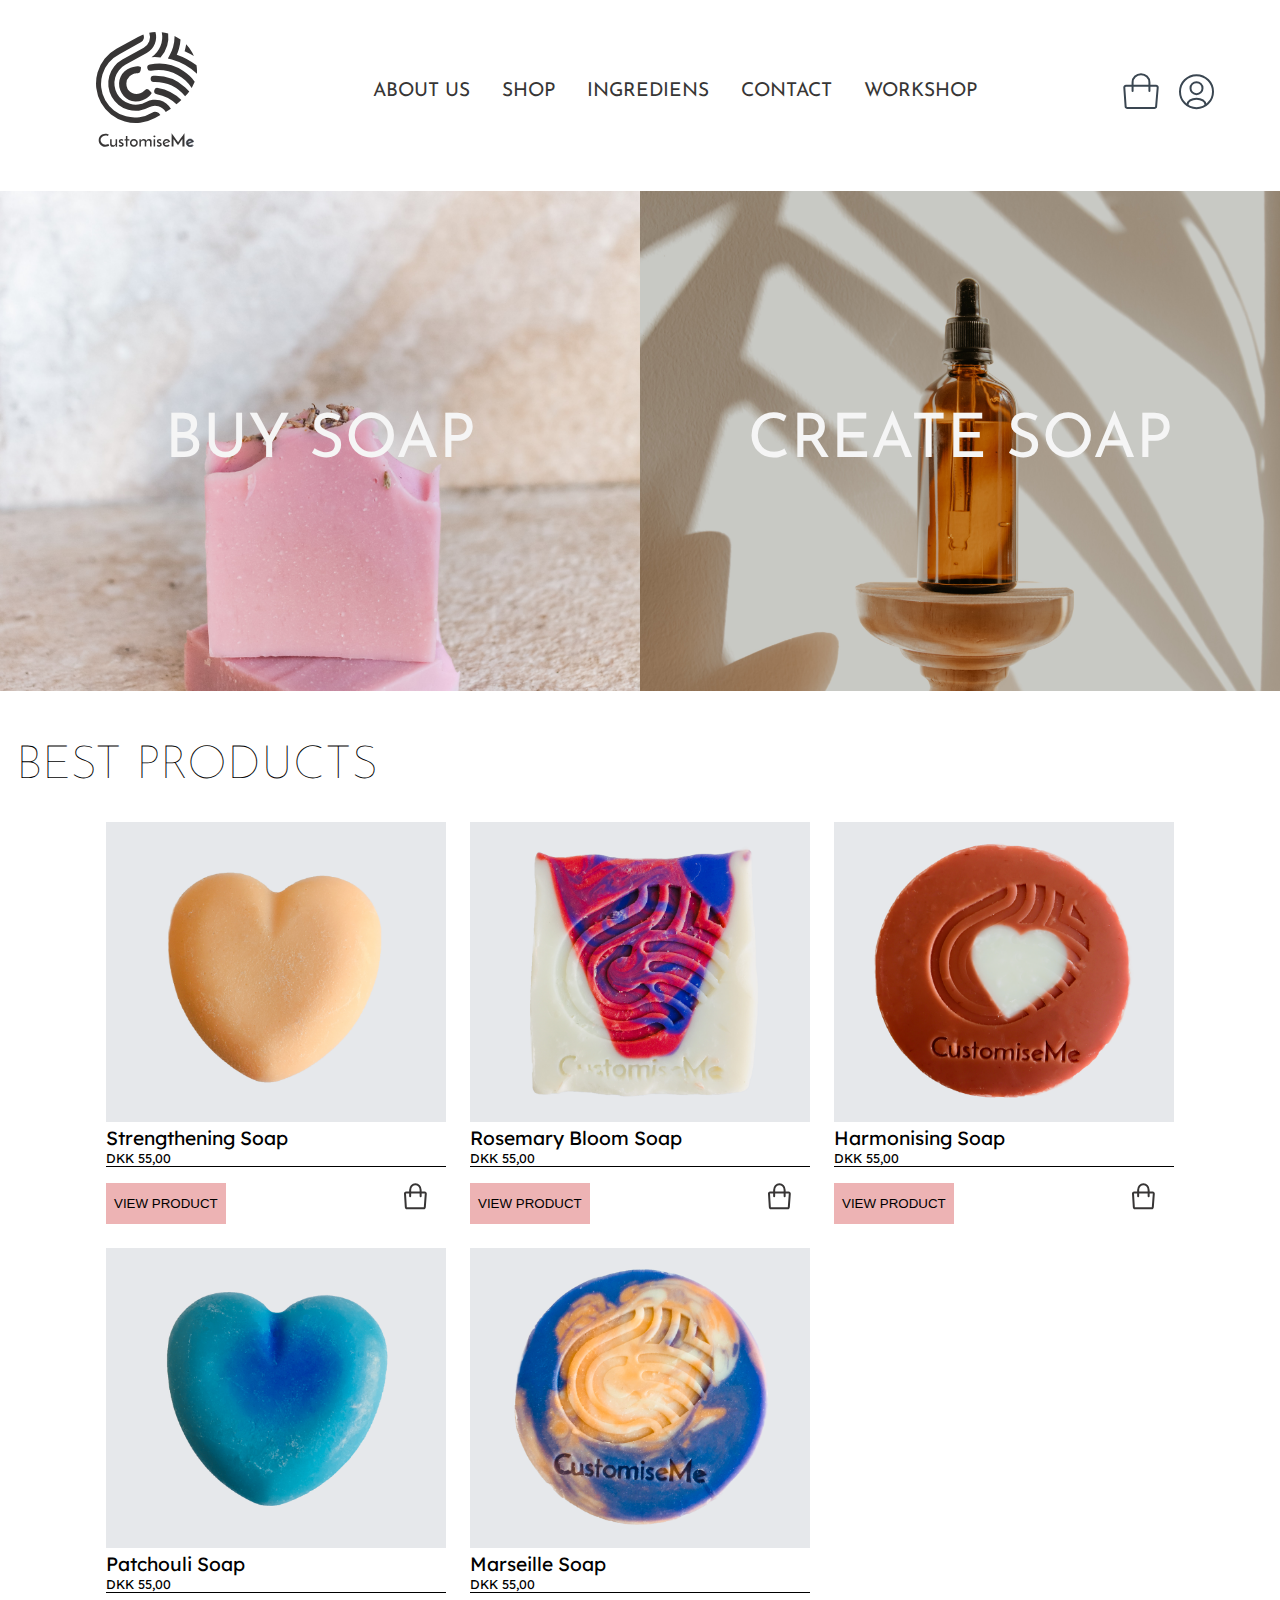
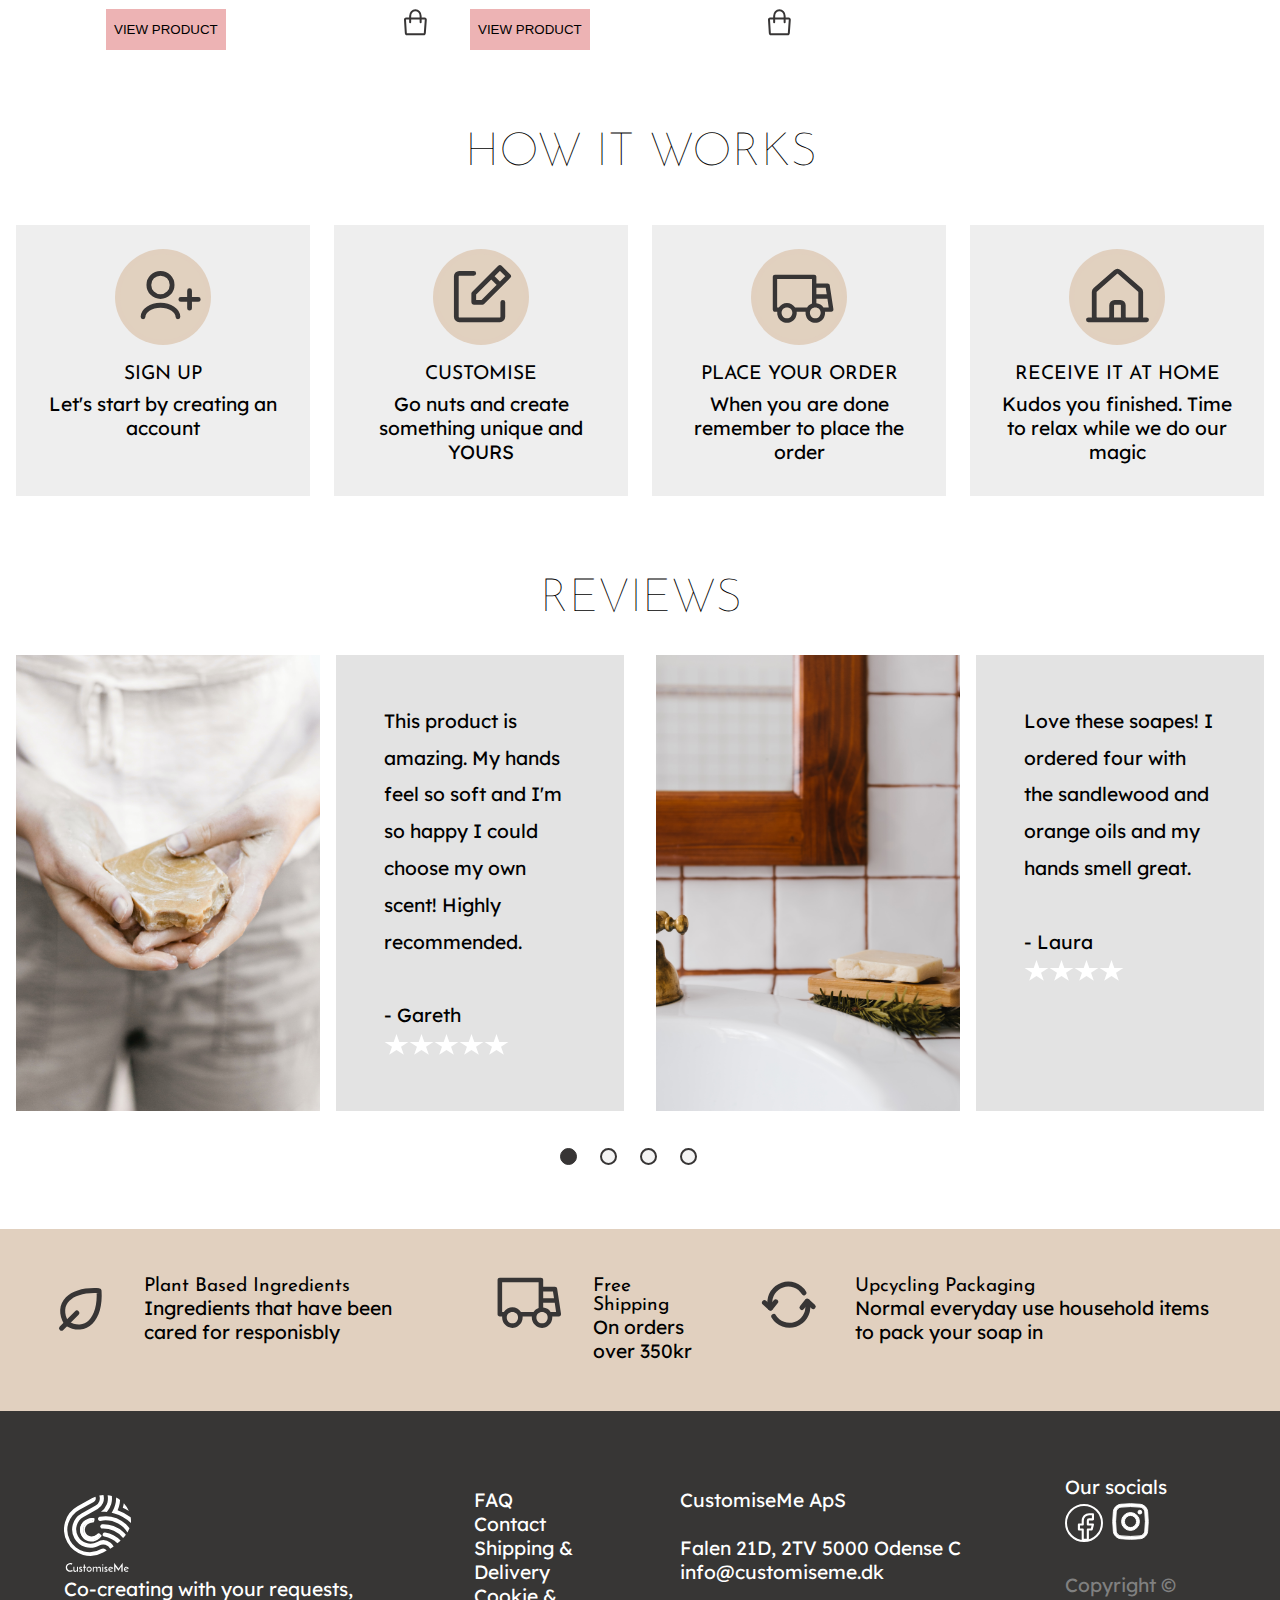
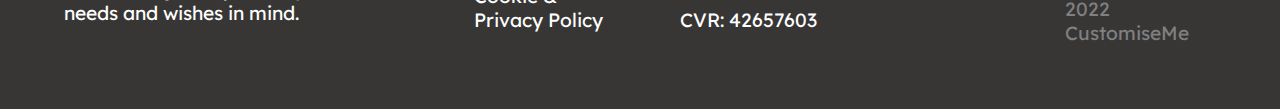
==== index.html @ a83f02f2 "populate product" ====
<!DOCTYPE html>
<html lang="en">
  <head>
    <meta charset="UTF-8" />
    <meta http-equiv="X-UA-Compatible" content="IE=edge" />
    <meta name="viewport" content="width=device-width, initial-scale=1.0" />
    <title>Landing Page</title>
    <link rel="stylesheet" href="style.css" />
  </head>
  <body>
    <header class="banner">
      <div class="navflex">
        <div class="logo">
          <a href="#0"><img src="svg/customiseme.svg" alt="logo" /></a>
        </div>
        <div class="togglebuttonflex">
          <img class="toggle-btn" src="svg/menu_black_24dp.svg" alt="menu" />
        </div>
      </div>

      <nav>
        <ul>
          <li><a href="index.html">ABOUT US</a></li>
          <li><a href="productlist.html">SHOP</a></li>
          <li><a href="index.html">INGREDIENS</a></li>
          <li><a href="index.html">CONTACT</a></li>
          <li><a href="index.html">WORKSHOP</a></li>
        </ul>
      </nav>
      <div class="navicons">
        <img src="svg/ShoppingBag.svg" alt="shoppingbag" />
        <img src="svg/profile.svg" alt="profile" />
      </div>
    </header>

    <main>
      <section class="images">
        <div class="frame">
          <a href="productlist.html">
            <h1>BUY SOAP</h1>
            <img
              src="img/sincerely-media-WnAWIVf1Md8-unsplash.jpg"
              alt="Buy Soap"
            />
          </a>
        </div>
        <div class="frame">
          <a href="customise.html">
            <h1>CREATE SOAP</h1>
            <img
              src="img/kadarius-seegars-Mxy5gokl8mE-unsplash.jpg"
              alt="Create Soap"
            />
          </a>
        </div>
      </section>

      <section class="bestproducts">
        <h2>BEST PRODUCTS</h2>
        <div class="productgrid">
          <article>
            <img src="img/newsoapphotos/soap2.jpeg" alt="barpic" />
            <div class="soapinfo">
              <p class="productname">Strengthening Soap</p>
              <p class="price">DKK 55,00</p>
            </div>
            <div class="buttons">
              <button>VIEW PRODUCT</button>
              <div class="soppingbag"></div>
            </div>
          </article>
          <article>
            <img src="img/newsoapphotos/soap7.jpeg" alt="barpic" />
            <div class="soapinfo">
              <p class="productname">Rosemary Bloom Soap</p>
              <p class="price">DKK 55,00</p>
            </div>
            <div class="buttons">
              <button>VIEW PRODUCT</button>
              <div class="soppingbag"></div>
            </div>
          </article>
          <article>
            <img src="img/newsoapphotos/soap13.jpeg" alt="barpic" />
            <div class="soapinfo">
              <p class="productname">Harmonising Soap</p>
              <p class="price">DKK 55,00</p>
            </div>
            <div class="buttons">
              <button>VIEW PRODUCT</button>
              <div class="soppingbag"></div>
            </div>
          </article>
          <article>
            <img src="img/newsoapphotos/soap3.jpeg" alt="barpic" />
            <div class="soapinfo">
              <p class="productname">Patchouli Soap</p>
              <p class="price">DKK 55,00</p>
            </div>
            <div class="buttons">
              <button>VIEW PRODUCT</button>
              <div class="soppingbag"></div>
            </div>
          </article>
          <article>
            <img src="img/newsoapphotos/soap11.jpeg" alt="barpic" />
            <div class="soapinfo">
              <p class="productname">Marseille Soap</p>
              <p class="price">DKK 55,00</p>
            </div>
            <div class="buttons">
              <button>VIEW PRODUCT</button>
              <div class="soppingbag"></div>
            </div>
          </article>
        </div>
      </section>

      <section class="howitworks">
        <h2>HOW IT WORKS</h2>
        <div class="howgrid">
          <article>
            <img src="svg/user.svg" alt="svg" />
            <h3>SIGN UP</h3>
            <p>Let's start by creating an account</p>
          </article>
          <article>
            <img src="svg/custom.svg" alt="svg" />
            <h3>CUSTOMISE</h3>
            <p>Go nuts and create something unique and YOURS</p>
          </article>
          <article>
            <img src="svg/truck.svg" alt="svg" />
            <h3>PLACE YOUR ORDER</h3>
            <p>When you are done remember to place the order</p>
          </article>
          <article>
            <img src="svg/house.svg" alt="svg" />
            <h3>RECEIVE IT AT HOME</h3>
            <p>Kudos you finished. Time to relax while we do our magic</p>
          </article>
        </div>
      </section>

      <section class="reviews">
        <h2>REVIEWS</h2>
        <div class="reviewlayout">
          <article class="singlereview">
            <img src="img/sincerely-media-UmDfdonflT0-unsplash.jpg" alt="" />
            <div class="textcontainer">
              <p>
                This product is amazing. My hands feel so soft and I'm so happy
                I could choose my own scent! Highly recommended. <br />
                <br />
                - Gareth
              </p>
              <div class="stars5"></div>
            </div>
          </article>
          <article class="singlereview">
            <img src="img/nadia-clabassi-JlNVIpjk478-unsplash.jpg" alt="" />
            <div class="textcontainer">
              <p>
                Love these soapes! I ordered four with the sandlewood and orange
                oils and my hands smell great. <br />
                <br />
                - Laura
              </p>
              <div class="stars4"></div>
            </div>
          </article>
        </div>
        <div class="dots">
          <div class="full"></div>
          <div class="empty"></div>
          <div class="empty"></div>
          <div class="empty"></div>
        </div>
      </section>

      <section class="companyinfo">
        <div class="ingredients">
          <div class="plant"></div>
          <div class="companytext">
            <h3>Plant Based Ingredients</h3>
            <p>Ingredients that have been cared for responisbly</p>
          </div>
        </div>
        <div class="shipping">
          <div class="car"></div>
          <div class="companytext">
            <h3>Free Shipping</h3>
            <p>On orders over 350kr</p>
          </div>
        </div>
        <div class="packaging">
          <div class="upcycle"></div>
          <div class="companytext">
            <h3>Upcycling Packaging</h3>
            <p>Normal everyday use household items to pack your soap in</p>
          </div>
        </div>
      </section>
    </main>
    <footer>
      <div>
        <a href="#0"><img src="svg/whitelogo.svg" alt="whitelogo" /></a>
        <p>Co-creating with your requests, needs and wishes in mind.</p>
      </div>
      <ul>
        <li>FAQ</li>
        <li>Contact</li>
        <li>Shipping & Delivery</li>
        <li>Cookie & Privacy Policy</li>
      </ul>
      <div>
        <p>
          CustomiseMe ApS <br /><br />
          Falen 21D, 2TV 5000 Odense C info@customiseme.dk
          <br /><br />
          CVR: 42657603
        </p>
      </div>
      <div class="socials">
        <p>Our socials</p>
        <a href="https://www.facebook.com/customisemedk"
          ><img src="svg/facebook.svg" alt="facebook"
        /></a>
        <a href="https://www.instagram.com/customisemedk/"
          ><img src="svg/instagram.svg" alt="instagram"
        /></a>
        <br /><br />
        <p class="copyright">Copyright &copy; 2022 CustomiseMe</p>
      </div>
    </footer>
    <script src="burgermenu.js"></script>
  </body>
</html>
---- style.css ----
@import url("https://fonts.googleapis.com/css2?family=Josefin+Sans&display=swap");
@import url("https://fonts.googleapis.com/css2?family=Josefin+Sans:wght@300&display=swap");
@import url("https://fonts.googleapis.com/css2?family=Lexend:wght@300&display=swap");

:root {
  /* Whenever you use josefin Sans as a font, add font-weight (light or regular/bold) */
  /* This should be regular font weight */
  --ff-pri: "Josefin Sans", sans-serif;
  /* This should be light font weight hen used) */
  --ff-sec: "Josefin Sans", sans-serif;
  --ff-ter: "Lexend", sans-serif;

  /* For font seizing */
  --fs-xs: 0.8rem;
  --fs-s: 1.2rem;
  --fs-m: clamp(1.1rem, 1vw + 0.8rem, 1.8rem);
  --fs-l: clamp(1.7rem, 2.36vw + 1rem, 3.1rem);
  --fs-xl: clamp(2.3rem, 3.54vw + 1rem, 4.2rem);

  /* For colors */
  --clr-bg: #f4f4f4;
  --clr-pri: #373635;
  --clr-sec: #e1d0bf;
  --clr-blck: #000;
  /* Maybe we add a new accent color */
  --clr-acc: #e1d0bf;

  /* For seizing in general */
  --sp-xs: 0.5rem;
  --sp-s: 1rem;
  --sp-m: 2rem;
  --sp-l: 4rem;
  --sp-xl: 8rem;
  --sp-xxl: 12rem;
}

* {
  margin: 0;
  padding: 0;
  list-style: none;
  box-sizing: border-box;
}

html {
  scroll-behavior: smooth;
}

.body {
  font-family: var(--ff-ter);
  background-color: var(--clr-bg);
}

h1 {
  font-family: var(--ff-pri);
  font-weight: normal;
  font-size: var(--fs-xl);
}

h2 {
  font-family: var(--ff-sec);
  font-weight: lighter;
  font-size: var(--fs-l);
}

h3 {
  font-family: var(--ff-sec);
  font-weight: normal;
  font-size: var(--fs-s);
}
h4 {
  font-family: var(--ff-sec);
  font-weight: normal;
  font-size: var(--fs-xs);
}

p {
  font-family: var(--ff-ter);
  font-size: var(--fs-s);
}

/* NAV */

nav {
  display: flex;
  justify-content: space-between;
}

nav ul {
  display: flex;
  justify-content: space-evenly;
  align-items: center;
  gap: var(--sp-s);
  font-family: var(--ff-sec);
  font-size: var(--fs-s);
}

nav a {
  color: var(--clr-pri);
  text-decoration: none;
}
.navflex {
  display: flex;
  justify-content: space-between;
  margin: var(--sp-m);
}

.toggle-btn {
  background: transparent;
  border: none;
  display: block;
  min-width: 60px;
  min-height: 44px;
  font-size: 1.1rem;
  cursor: pointer;
}
.close {
  background: transparent;
  border: none;
  display: block;
  min-width: 44px;
  min-height: 44px;
  font-size: 1.1rem;
  cursor: pointer;
}

.navicons {
  display: none;
}

.togglebuttonflex {
  display: flex;
  justify-content: flex-end;
  align-items: center;
}

nav {
  display: none;
}

nav.shown {
  border-top: 1px solid var(--clr-pri);
  padding-top: 1rem;
  display: flex;
  flex: 1 1 100%;
  flex-flow: column;
}

nav ul {
  display: flex;
  flex-flow: column;
}
.banner {
  border-bottom: 1px solid var(--clr-pri);
  width: 90%;
  margin-left: 5%;
  padding-bottom: 0.5rem;
}

/* Footer */
footer {
  background-color: var(--clr-pri);
  font-family: var(--ff-ter);
  font-size: var(--fs-s);
  color: white;
  display: grid;
  padding: var(--sp-l);
  gap: var(--sp-xl);
  grid-template-columns: 1fr 1fr;
  align-items: center;
}

.copyright {
  color: gray;
}

/* Media for burgermenu */

@media (min-width: 1000px) {
  .banner {
    display: flex;
    justify-content: space-between;
    align-items: center;
    border: none;
  }
  .navicons {
    display: flex;
    justify-content: center;
    align-items: center;
    gap: var(--sp-s);
  }
  .navflex {
    display: flex;
    justify-content: space-between;
  }

  nav ul {
    flex-flow: row;
    gap: var(--sp-m);
  }

  .logo {
    width: 6%;
  }
  nav {
    display: block;
    flex-flow: row;
  }

  /* burgermenu */
  .toggle-btn {
    display: none;
  }
  .close {
    display: none;
  }
  footer {
    display: flex;
    gap: var(--sp-l);
    justify-content: space-between;
  }
  .socials {
    width: 20%;
  }
}

@media (min-width: 1300px) {
  nav ul li {
    font-size: var(--fs-m);
  }
}

/* HOME PAGE */
.images {
  display: flex;
  justify-content: center;
}

.frame {
  position: relative;
  width: 100%;
}

.frame img {
  width: 100%;
  height: 500px;
  object-fit: cover;
}

.frame a > h1 {
  position: absolute;
  top: 220px;
  text-align: center;
  width: 100%;
  z-index: 10;
  color: whitesmoke;
  text-decoration: none;
}

.bestproducts,
.howitworks,
.reviews {
  margin-left: 1rem;
  margin-right: 1rem;
}

.bestproducts h2 {
  padding-top: 3rem;
  padding-bottom: 2rem;
}

.productgrid {
  display: grid;
  grid-template-columns: repeat(auto-fill, minmax(340px, 200px));
  gap: 1.5rem;
  justify-content: center;
}
.productgridmain {
  display: grid;
  grid-template-columns: repeat(auto-fill, minmax(350px, 200px));
  grid-column-gap: 1.5rem;
  justify-content: center;
}

article img {
  width: 100%;
  height: 300px;
  object-fit: cover;
}
.soapImage {
  width: 100%;
  height: 270px;
  object-fit: cover;
}

.soapinfo {
  border-bottom: var(--clr-blck) 1px solid;
}
.soapinfor {
  border-bottom: var(--clr-blck) 1px solid;
  display: flex;
  justify-content: space-between;
  padding-top: 1rem;
  padding: 1rem;
}
/* .buttonss {
  display: flex;
  justify-content: space-between;
  padding-top: 1rem;
  padding: 1rem;
} */

.buttons {
  display: flex;
  justify-content: space-between;
  padding-top: 1rem;
  cursor: pointer;
}

button {
  background-color: #edb3b4;
  border: none;
  padding: 0.5rem;
  cursor: pointer;
}

.price {
  text-align: left;
  font-size: var(--fs-xs);
}

.soppingbag {
  background-image: url(svg/Shopping-Bag.svg);
  background-size: auto;
  background-repeat: no-repeat;
  aspect-ratio: 1/1.2;
  width: 10%;
  height: 10%;
  margin-right: 0.5rem;
}
.shoppingbag {
  background-image: url(svg/Shopping-Bag.svg);
  background-size: auto;
  background-repeat: no-repeat;
  aspect-ratio: 1/1.2;
  width: 25px;
  height: 100px;
  margin-right: 1px;
}

.howitworks h2 {
  padding-top: 5rem;
  padding-bottom: 3rem;
  text-align: center;
}
.howgrid {
  display: grid;
  grid-template-columns: repeat(4, 1fr);
  gap: 1.5rem;
  justify-content: center;
}

.howgrid article {
  text-align: center;
  background-color: #eeeeee;
  padding: 0 2rem 2rem 2rem;
}

.howgrid img {
  height: 6rem;
  width: 6rem;
  background-color: var(--clr-sec);
  border-radius: 50%;
  padding: 0.3rem;
  margin-top: 1.5rem;
}
.howgrid h3 {
  padding-top: 1rem;
  padding-bottom: 0.5rem;
}

.reviews {
  margin-bottom: 4rem;
}
.reviews h2 {
  padding-top: 5rem;
  padding-bottom: 2rem;
  text-align: center;
}

.reviewlayout {
  display: grid;
  grid-template-columns: 1fr 1fr;
  gap: 2rem;
}

.singlereview {
  display: flex;
  gap: 1rem;
}

.singlereview img {
  max-width: 50%;
  height: auto;
}

.textcontainer {
  background-color: #e3e3e3;
  padding: 3rem;
  line-height: 2.3rem;
}

.stars5 {
  background-image: url(svg/stars4.svg);
  background-size: auto;
  background-repeat: no-repeat;
  aspect-ratio: 1/1;
  width: 8rem;
  height: 1.5rem;
}

.stars4 {
  background-image: url(svg/stars5.svg);
  background-size: auto;
  background-repeat: no-repeat;
  aspect-ratio: 1/1;
  width: 8rem;
  height: 1.5rem;
}

.dots {
  display: flex;
  justify-content: center;
  padding-top: 2.3rem;
}
#shopname {
  padding-top: 1rem;
  padding-left: 5rem;
}

.full {
  background-image: url(svg/fulldot.svg);
  background-size: auto;
  background-repeat: no-repeat;
  width: 2.5rem;
  height: 1.1rem;
}
.empty {
  background-image: url(svg/emptydot.svg);
  background-size: auto;
  background-repeat: no-repeat;
  width: 2.5rem;
  height: 1.1rem;
}

.companyinfo {
  display: flex;
  justify-content: space-between;
  background-color: var(--clr-sec);
  padding: 3rem;
  gap: 3rem;
}

.ingredients,
.shipping,
.packaging {
  display: flex;
  gap: 2rem;
}

.plant {
  background-image: url(svg/Leaf.svg);
  background-size: auto;
  background-repeat: no-repeat;
  aspect-ratio: 1/1;
  width: 4rem;
  height: 4rem;
}

.car {
  background-image: url(svg/vector.svg);
  background-size: auto;
  background-repeat: no-repeat;
  aspect-ratio: 1/1;
  width: 4rem;
  height: 4rem;
}

.upcycle {
  background-image: url(svg/Refresh2.svg);
  background-size: auto;
  background-repeat: no-repeat;
  aspect-ratio: 1/1;
  width: 4rem;
  height: 4rem;
}

/* HOME PAGE MEDIA QUERIES*/

@media screen and (max-width: 950px) {
  .howgrid {
    grid-template-columns: repeat(2, 1fr);
  }

  .reviewlayout {
    grid-template-columns: 1fr;
    grid-template-rows: 1fr;
  }

  .singlereview {
    max-height: 25rem;
  }

  .singlereview img {
    max-width: 50%;
    height: auto;
  }
}

@media screen and (max-width: 650px) {
  .singlereview {
    max-height: 28rem;
  }

  .singlereview img {
    max-width: 40%;
    height: auto;
  }
  .companyinfo {
    display: flex;
    flex-wrap: wrap;
    gap: 4rem;
  }
}

@media screen and (max-width: 515px) {
  .productgrid {
    grid-template-columns: repeat(auto-fill, minmax(400px, 300px));
    gap: 3rem;
  }

  article img {
    width: 100%;
    height: 400px;
    object-fit: cover;
  }
}

/* PRODUCT PAGE */

.singlesoap {
  display: grid;
  grid-template-columns: 1fr 1fr;
  line-height: 2.5rem;
  padding-top: 4rem;
  gap: 2rem;
  margin-left: auto;
  margin-right: auto;
  max-width: 1000px;
  width: 100%;
}

.soapcontainer {
  grid-column: 1/2;
  position: relative;
  width: 100%;
}

.soapcontainer img {
  width: 100%;
  height: 400px;
  object-fit: cover;
}

.soapinfo {
  grid-column: 2/3;
}

.span {
  font-weight: bolder;
}

.quant {
  background-color: rgb(255, 255, 255);
  min-width: 72px;
  min-height: 50px;
  border: 1px solid rgb(217, 217, 217);
  text-align: center;
  padding: 5px 0px 5px;
  align-items: center;
  transition: all 0.15s linear 0s;
  color: rgb(0, 0, 0);
}

.quant:hover {
  border-color: rgb(119, 118, 120);
}

.related {
  margin-left: auto;
  margin-right: auto;
  max-width: 1000px;
  padding-top: 4rem;
  padding-bottom: 4rem;
}

.relatedgrid {
  display: grid;
  grid-template-columns: repeat(4, 1fr);
  gap: 1rem;
  padding: 2rem 0 2rem 0;
}

.basket {
  background-color: black;
  color: white;
  padding: 1rem 2rem;
}
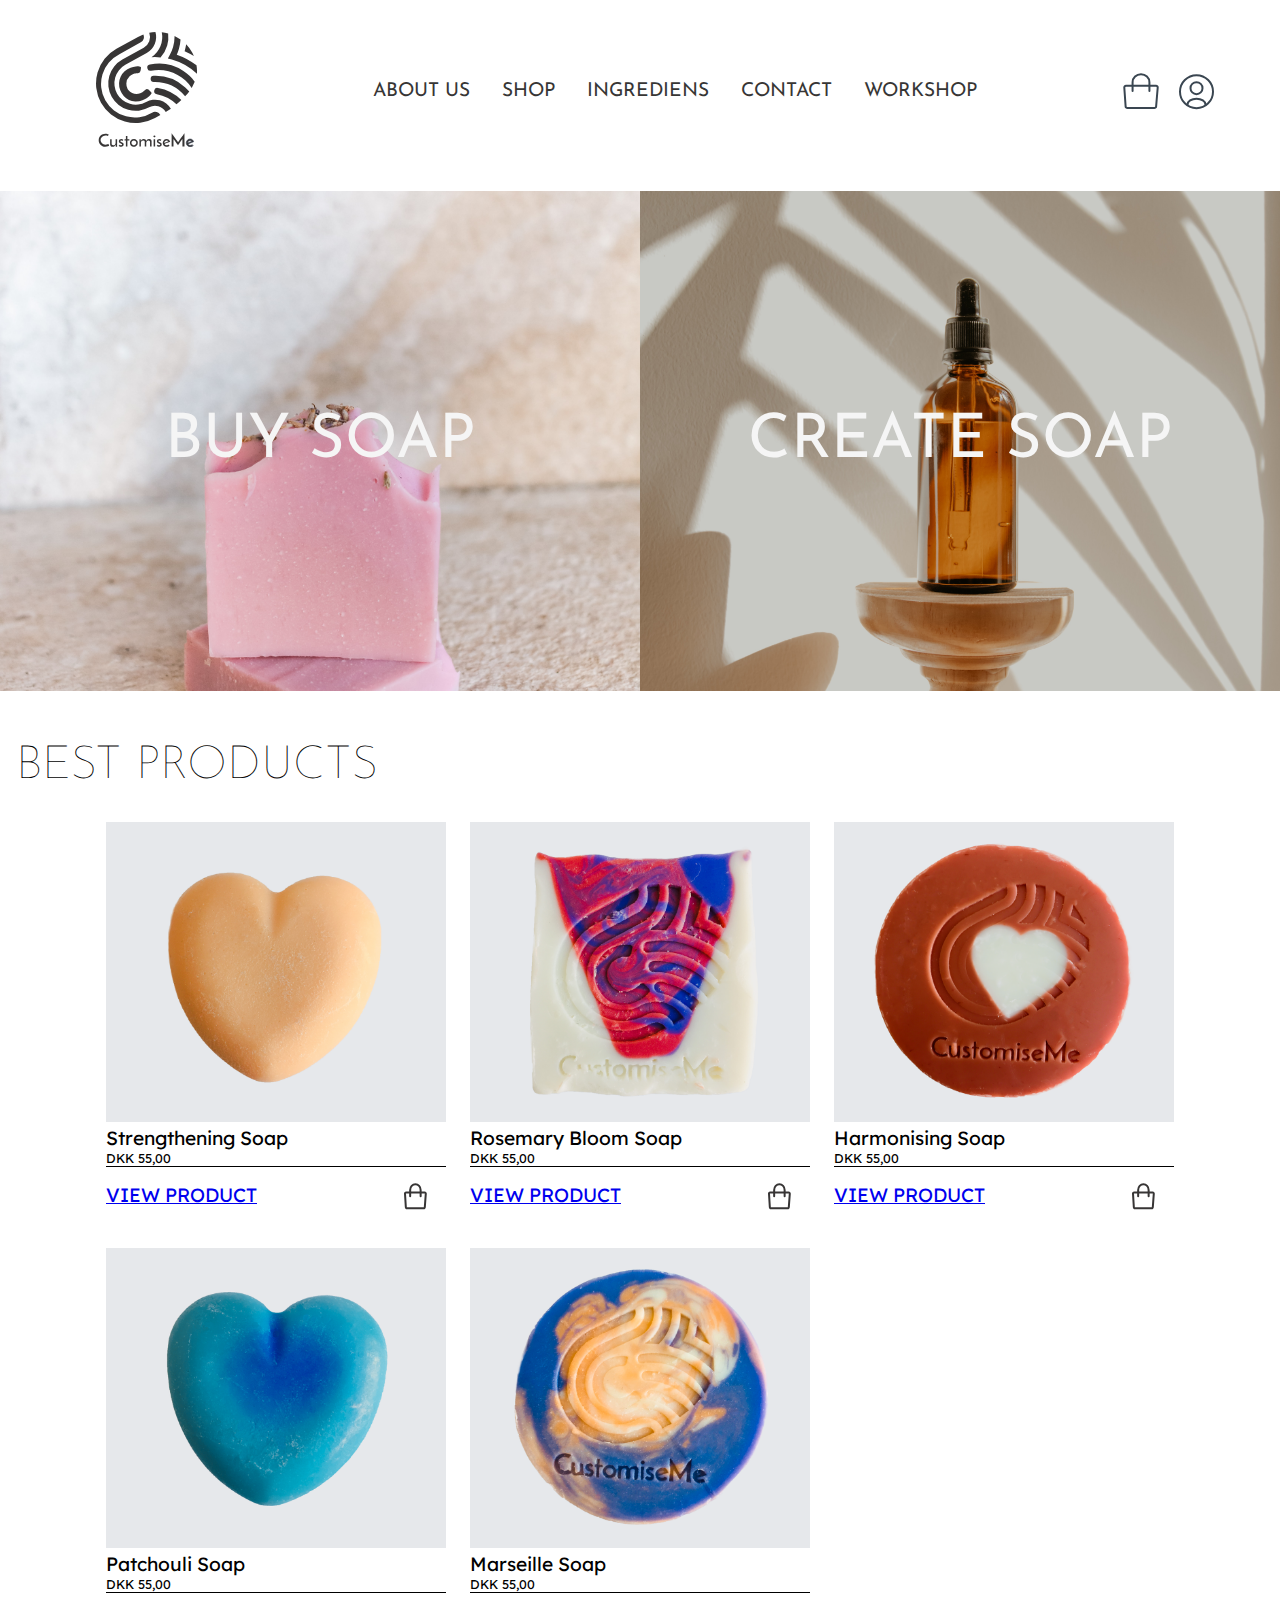
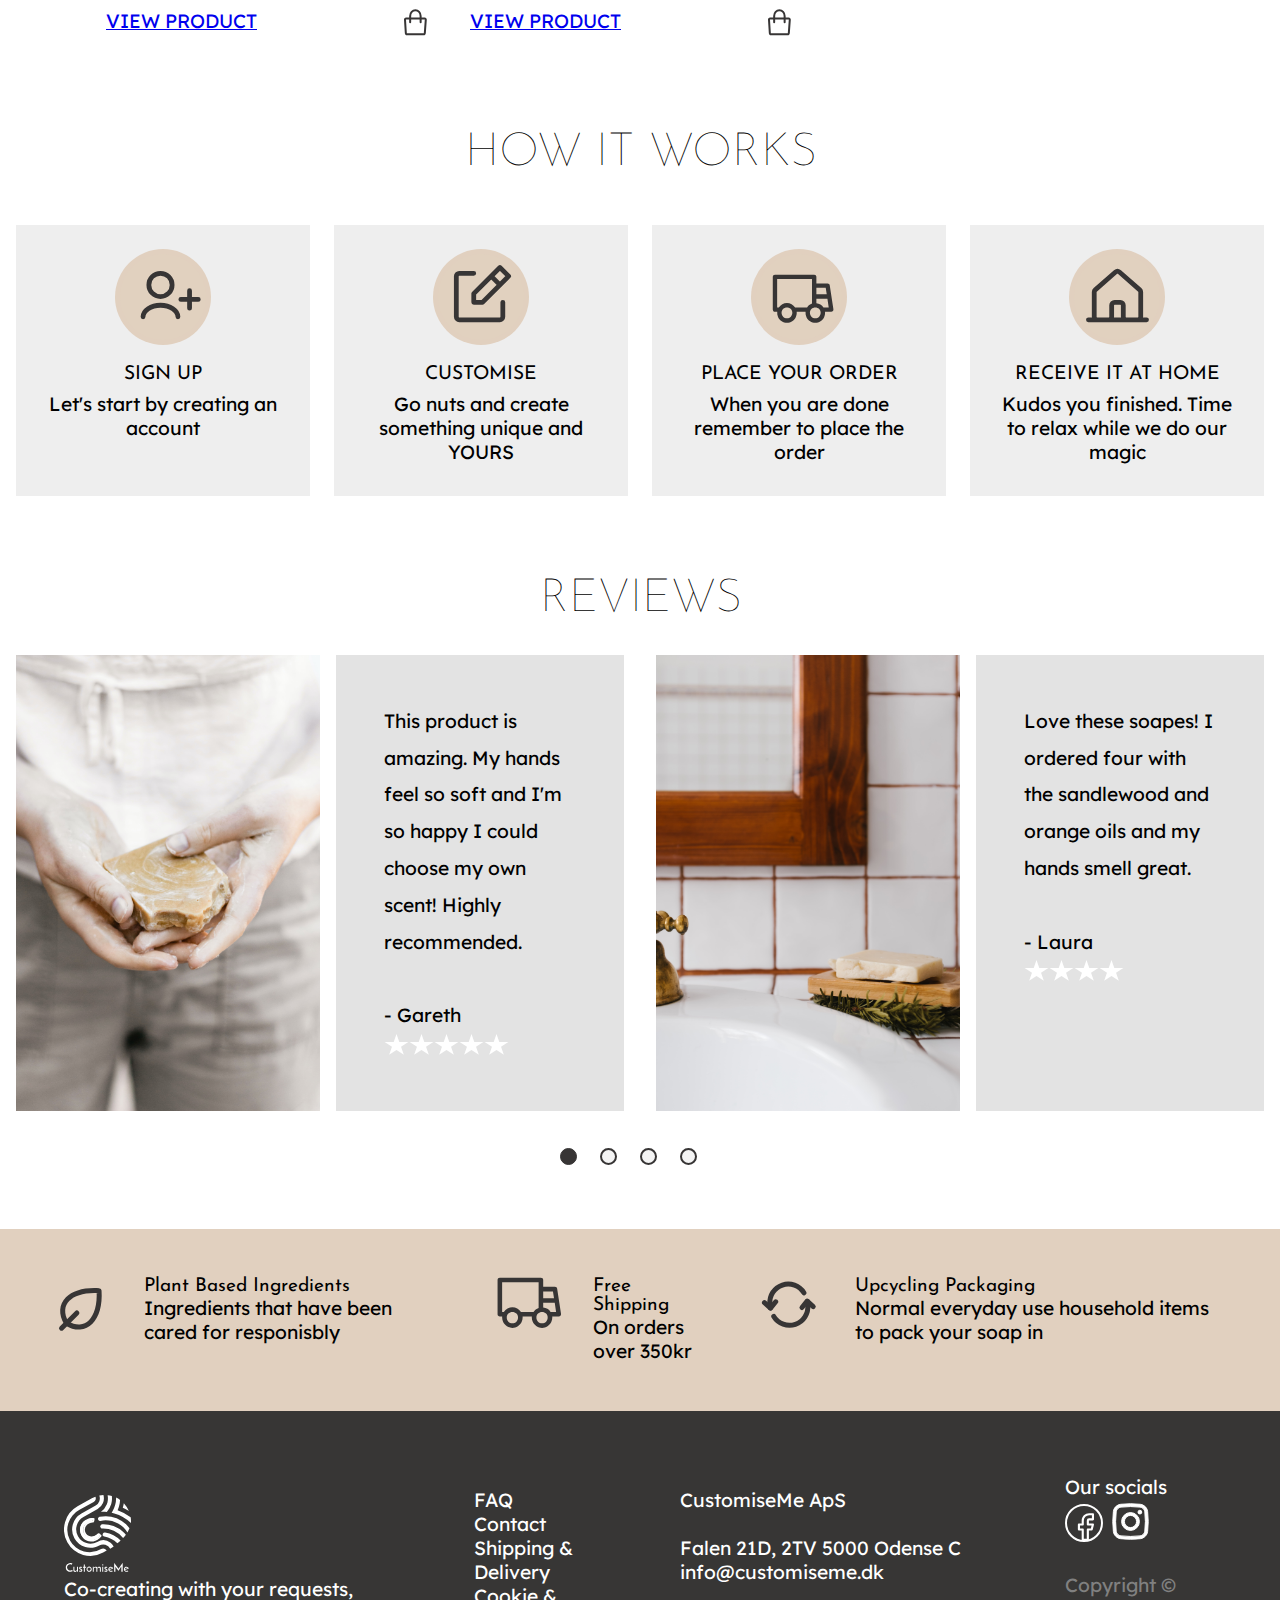
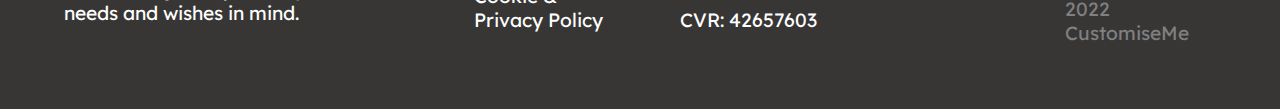
==== commit 00fd3884: "front page product link" ====
--- a/index.html
+++ b/index.html
@@ -65,7 +65,13 @@
               <p class="price">DKK 55,00</p>
             </div>
             <div class="buttons">
-              <button>VIEW PRODUCT</button>
+              <p>
+                <a
+                  href="product.html?id=6225fc81b553854000016494"
+                  class="buttonstyle"
+                  >VIEW PRODUCT</a
+                >
+              </p>
               <div class="soppingbag"></div>
             </div>
           </article>
@@ -76,7 +82,13 @@
               <p class="price">DKK 55,00</p>
             </div>
             <div class="buttons">
-              <button>VIEW PRODUCT</button>
+              <p>
+                <a
+                  href="product.html?id=6225fc1bb55385400001648c"
+                  class="buttonstyle"
+                  >VIEW PRODUCT</a
+                >
+              </p>
               <div class="soppingbag"></div>
             </div>
           </article>
@@ -87,7 +99,13 @@
               <p class="price">DKK 55,00</p>
             </div>
             <div class="buttons">
-              <button>VIEW PRODUCT</button>
+              <p>
+                <a
+                  href="product.html?id=6225f9bfb553854000016459"
+                  class="buttonstyle"
+                  >VIEW PRODUCT</a
+                >
+              </p>
               <div class="soppingbag"></div>
             </div>
           </article>
@@ -98,7 +116,13 @@
               <p class="price">DKK 55,00</p>
             </div>
             <div class="buttons">
-              <button>VIEW PRODUCT</button>
+              <p>
+                <a
+                  href="product.html?id=6225fb2cb553854000016479"
+                  class="buttonstyle"
+                  >VIEW PRODUCT</a
+                >
+              </p>
               <div class="soppingbag"></div>
             </div>
           </article>
@@ -109,7 +133,13 @@
               <p class="price">DKK 55,00</p>
             </div>
             <div class="buttons">
-              <button>VIEW PRODUCT</button>
+              <p>
+                <a
+                  href="product.html?id=6225fb05b553854000016475"
+                  class="buttonstyle"
+                  >VIEW PRODUCT</a
+                >
+              </p>
               <div class="soppingbag"></div>
             </div>
           </article>
--- a/style.css
+++ b/style.css
@@ -615,3 +615,4 @@
   color: white;
   padding: 1rem 2rem;
 }
+
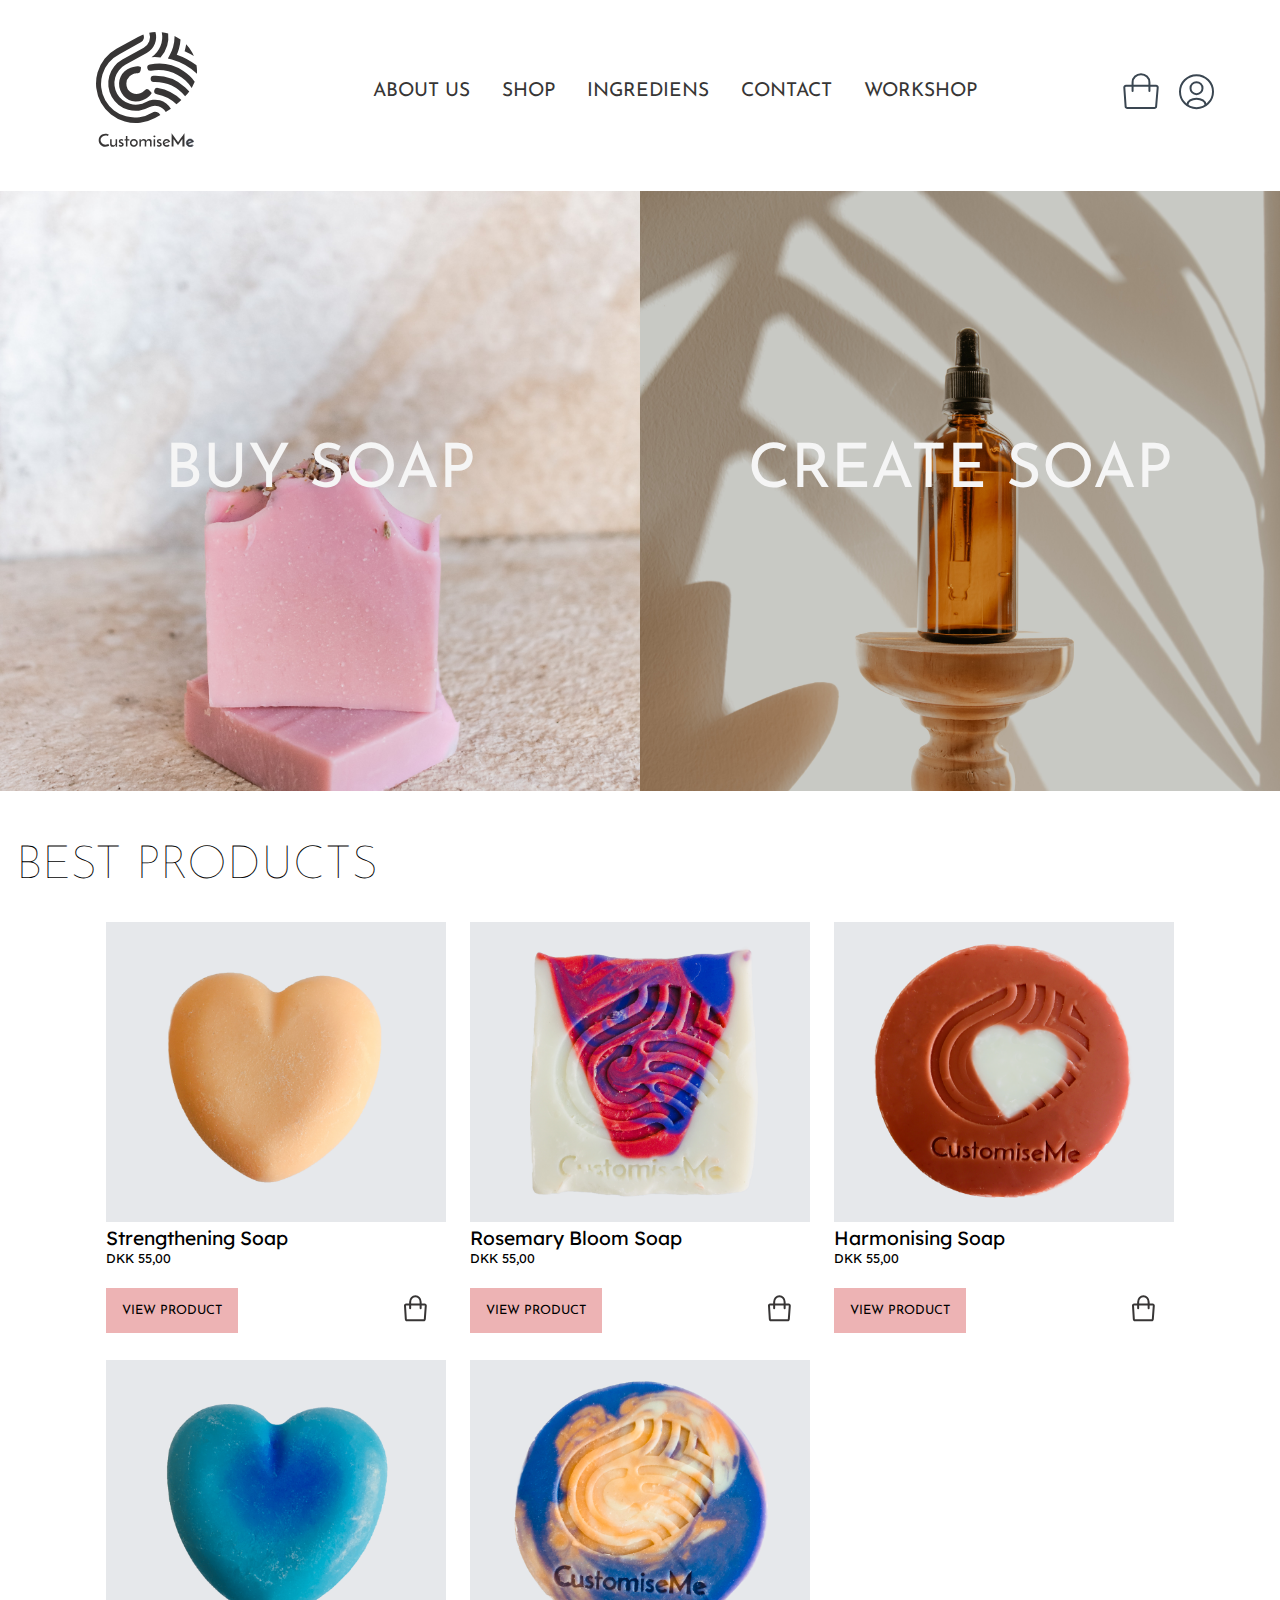
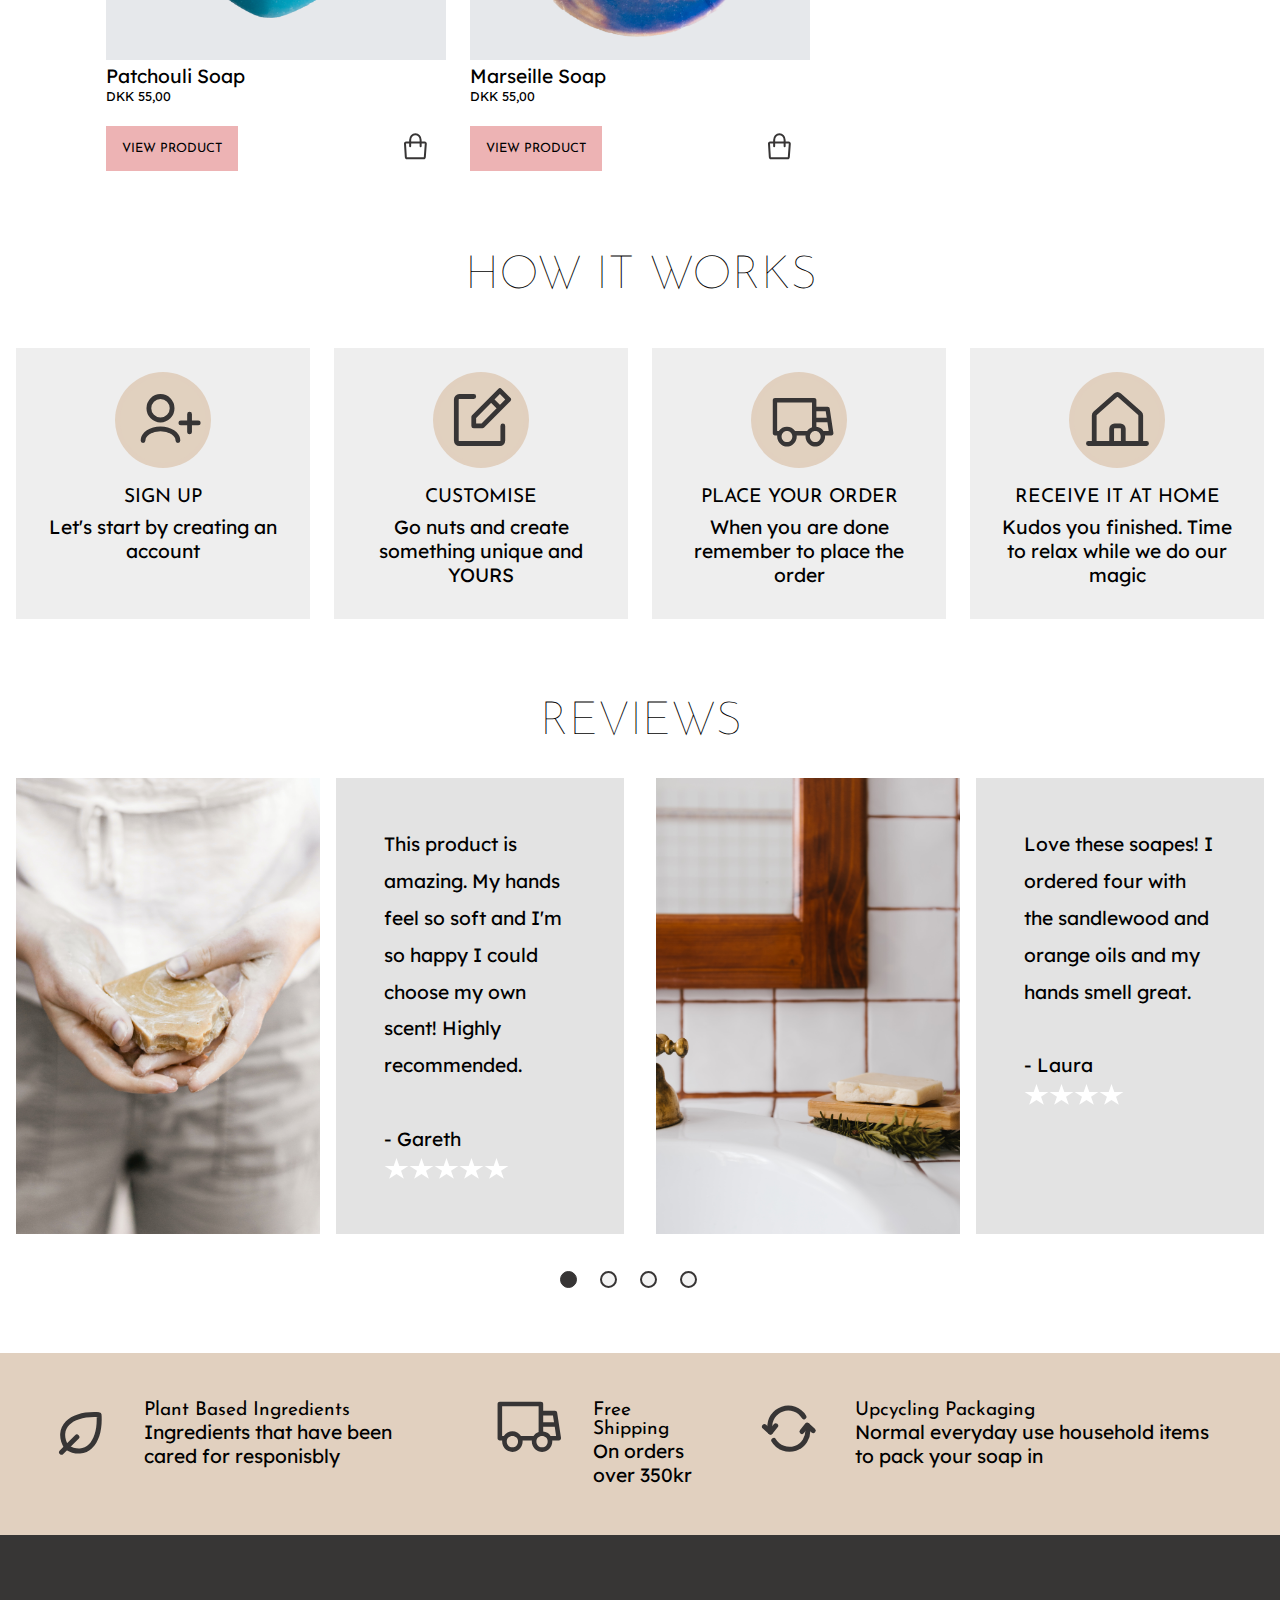
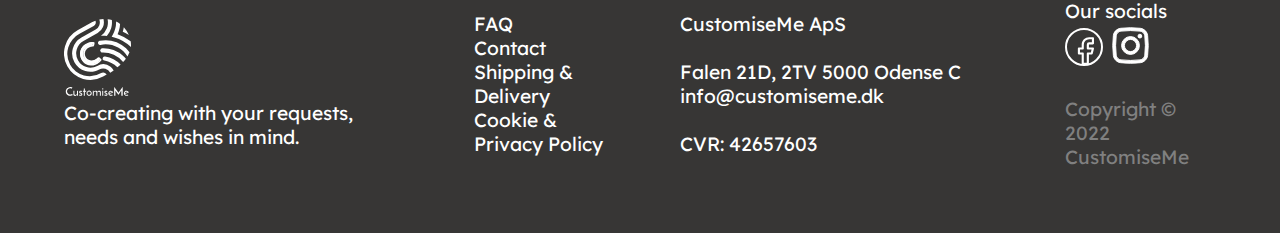
==== commit 19ec40b2: "fix ups" ====
--- a/index.html
+++ b/index.html
@@ -59,7 +59,9 @@
         <h2>BEST PRODUCTS</h2>
         <div class="productgrid">
           <article>
-            <img src="img/newsoapphotos/soap2.jpeg" alt="barpic" />
+            <a href="product.html?id=6225fc81b553854000016494"
+              ><img src="img/newsoapphotos/soap2.jpeg" alt="barpic"
+            /></a>
             <div class="soapinfo">
               <p class="productname">Strengthening Soap</p>
               <p class="price">DKK 55,00</p>
@@ -76,7 +78,9 @@
             </div>
           </article>
           <article>
-            <img src="img/newsoapphotos/soap7.jpeg" alt="barpic" />
+            <a href="product.html?id=6225fc1bb55385400001648c"
+              ><img src="img/newsoapphotos/soap7.jpeg" alt="barpic"
+            /></a>
             <div class="soapinfo">
               <p class="productname">Rosemary Bloom Soap</p>
               <p class="price">DKK 55,00</p>
@@ -93,7 +97,9 @@
             </div>
           </article>
           <article>
-            <img src="img/newsoapphotos/soap13.jpeg" alt="barpic" />
+            <a href="product.html?id=6225f9bfb553854000016459"
+              ><img src="img/newsoapphotos/soap13.jpeg" alt="barpic"
+            /></a>
             <div class="soapinfo">
               <p class="productname">Harmonising Soap</p>
               <p class="price">DKK 55,00</p>
@@ -110,7 +116,9 @@
             </div>
           </article>
           <article>
-            <img src="img/newsoapphotos/soap3.jpeg" alt="barpic" />
+            <a href="product.html?id=6225fb2cb553854000016479"
+              ><img src="img/newsoapphotos/soap3.jpeg" alt="barpic"
+            /></a>
             <div class="soapinfo">
               <p class="productname">Patchouli Soap</p>
               <p class="price">DKK 55,00</p>
@@ -127,7 +135,9 @@
             </div>
           </article>
           <article>
-            <img src="img/newsoapphotos/soap11.jpeg" alt="barpic" />
+            <a href="product.html?id=6225fb05b553854000016475"
+              ><img src="img/newsoapphotos/soap11.jpeg" alt="barpic"
+            /></a>
             <div class="soapinfo">
               <p class="productname">Marseille Soap</p>
               <p class="price">DKK 55,00</p>
--- a/style.css
+++ b/style.css
@@ -242,18 +242,27 @@
 
 .frame img {
   width: 100%;
-  height: 500px;
+  height: 600px;
   object-fit: cover;
 }
 
 .frame a > h1 {
   position: absolute;
-  top: 220px;
+  top: 250px;
   text-align: center;
   width: 100%;
   z-index: 10;
   color: whitesmoke;
   text-decoration: none;
+}
+
+.frame a:hover h1 {
+  transform: scale(1.1);
+  transition: all 0.5s ease-in-out;
+}
+
+.frame a:hover img {
+  filter: brightness(80%);
 }
 
 .bestproducts,
@@ -288,19 +297,12 @@
 }
 .soapImage {
   width: 100%;
-  height: 270px;
+  height: 300px;
   object-fit: cover;
 }
 
 .soapinfo {
-  border-bottom: var(--clr-blck) 1px solid;
-}
-.soapinfor {
-  border-bottom: var(--clr-blck) 1px solid;
-  display: flex;
-  justify-content: space-between;
-  padding-top: 1rem;
-  padding: 1rem;
+  margin-bottom: 0.8rem;
 }
 /* .buttonss {
   display: flex;
@@ -321,6 +323,20 @@
   border: none;
   padding: 0.5rem;
   cursor: pointer;
+}
+
+.buttonstyle {
+  background-color: #edb3b4;
+  border: none;
+  padding: 1rem;
+  cursor: pointer;
+  color: black;
+  font-family: var(--ff-sec);
+  font-size: var(--fs-xs);
+}
+
+.buttons a {
+  text-decoration: none;
 }
 
 .price {
@@ -555,7 +571,7 @@
   gap: 2rem;
   margin-left: auto;
   margin-right: auto;
-  max-width: 1000px;
+  max-width: 1100px;
   width: 100%;
 }
 
@@ -567,7 +583,7 @@
 
 .soapcontainer img {
   width: 100%;
-  height: 400px;
+  height: 500px;
   object-fit: cover;
 }
 
@@ -582,7 +598,7 @@
 .quant {
   background-color: rgb(255, 255, 255);
   min-width: 72px;
-  min-height: 50px;
+  min-height: 48px;
   border: 1px solid rgb(217, 217, 217);
   text-align: center;
   padding: 5px 0px 5px;
@@ -598,7 +614,7 @@
 .related {
   margin-left: auto;
   margin-right: auto;
-  max-width: 1000px;
+  max-width: 1100px;
   padding-top: 4rem;
   padding-bottom: 4rem;
 }
@@ -606,7 +622,7 @@
 .relatedgrid {
   display: grid;
   grid-template-columns: repeat(4, 1fr);
-  gap: 1rem;
+  gap: 1.5rem;
   padding: 2rem 0 2rem 0;
 }
 
@@ -614,5 +630,59 @@
   background-color: black;
   color: white;
   padding: 1rem 2rem;
-}
-
+  margin-top: 2rem;
+}
+
+.pricebox,
+.colorbox,
+.weightbox,
+.availbox,
+.ingredbox,
+.essentialbox {
+  display: grid;
+  grid-template-columns: 1fr 3fr;
+}
+
+@media screen and (max-width: 1200px) {
+  .singlesoap {
+    grid-template-columns: 1fr;
+    grid-template-rows: 600px 1fr;
+    padding-left: 4rem;
+    padding-right: 4rem;
+  }
+
+  .soapcontainer {
+    grid-column: 1/2;
+    grid-row: 1/2;
+    background-color: #e6e8eb;
+  }
+
+  .soapcontainer img {
+    width: 100%;
+    height: 600px;
+    object-fit: contain;
+  }
+  .soapinfo {
+    grid-column: 1/2;
+    grid-row: 2/3;
+  }
+
+  .basket {
+    margin-bottom: 2rem;
+  }
+
+  .related {
+    padding-left: 4rem;
+    padding-right: 4rem;
+  }
+
+  .relatedgrid {
+    grid-template-columns: repeat(2, 1fr);
+  }
+
+  .relatedgrid img {
+    width: 100%;
+    height: 350px;
+    object-fit: cover;
+  }
+}
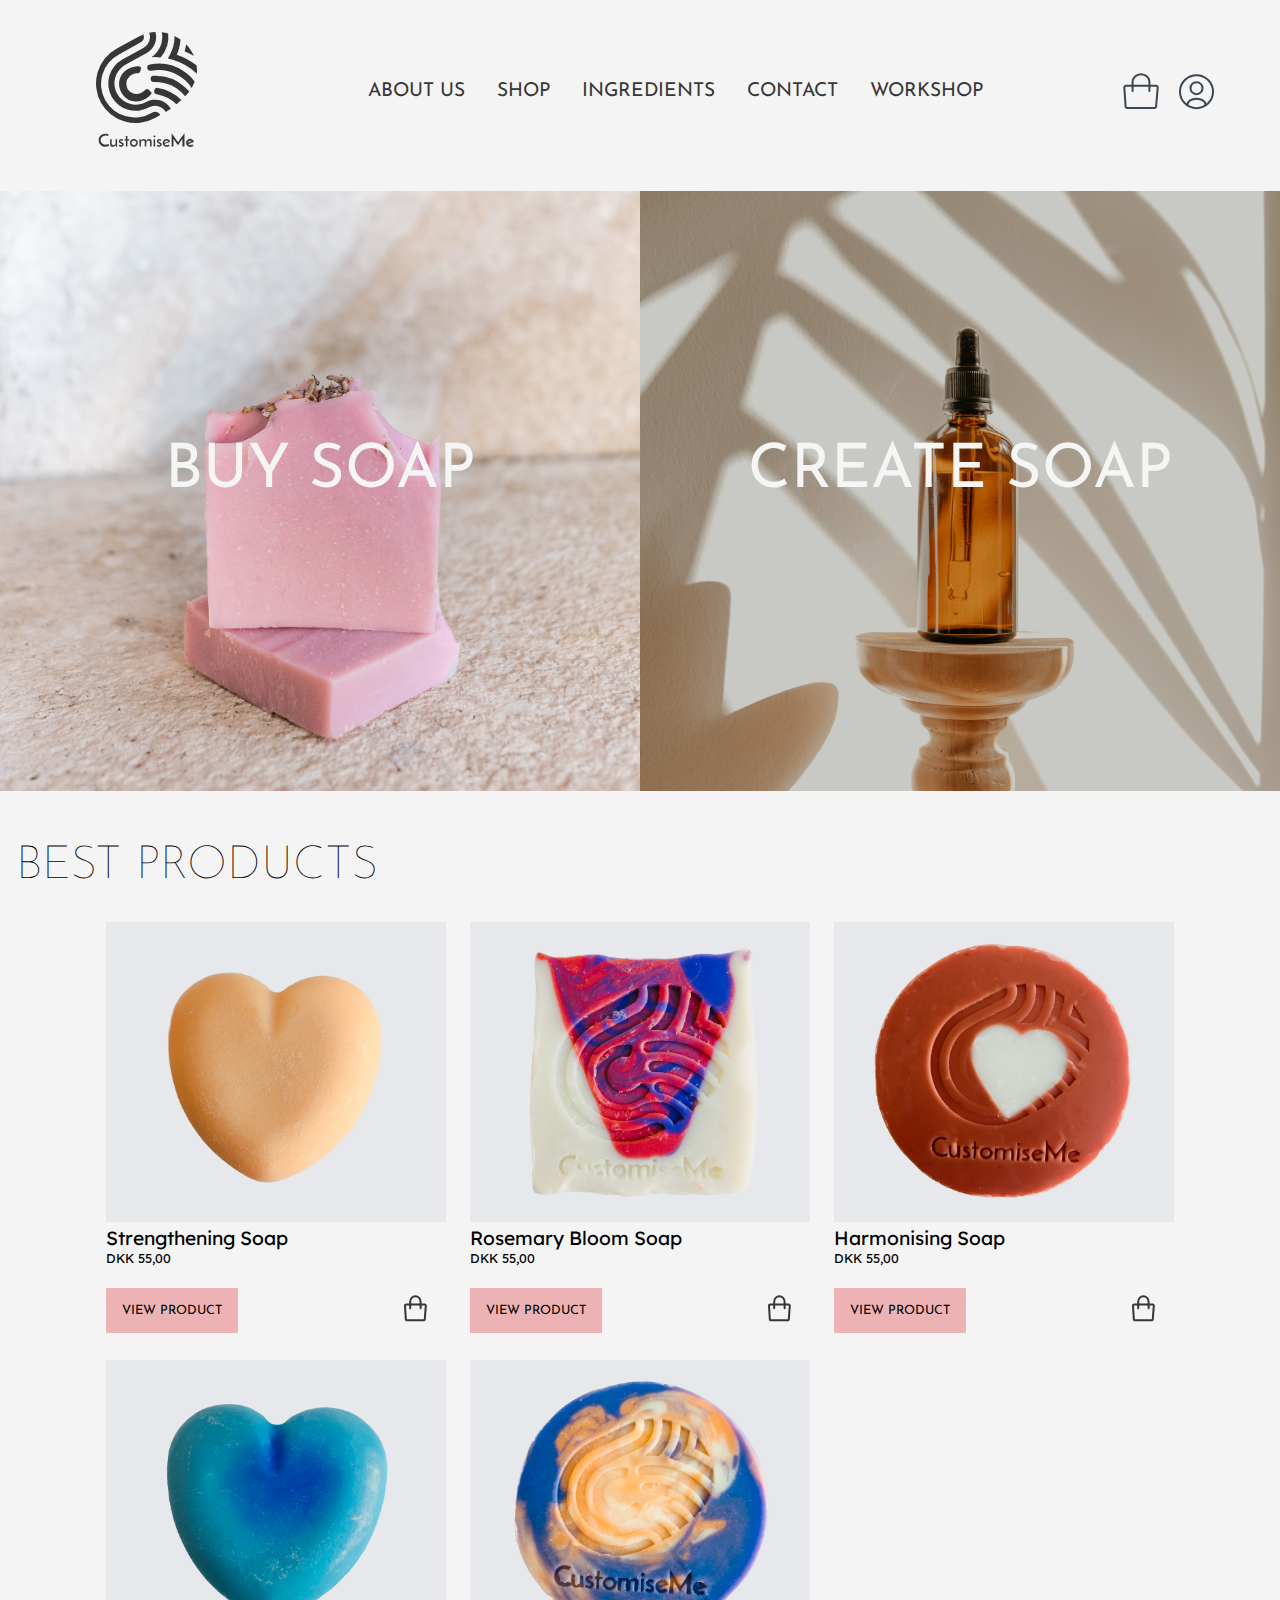
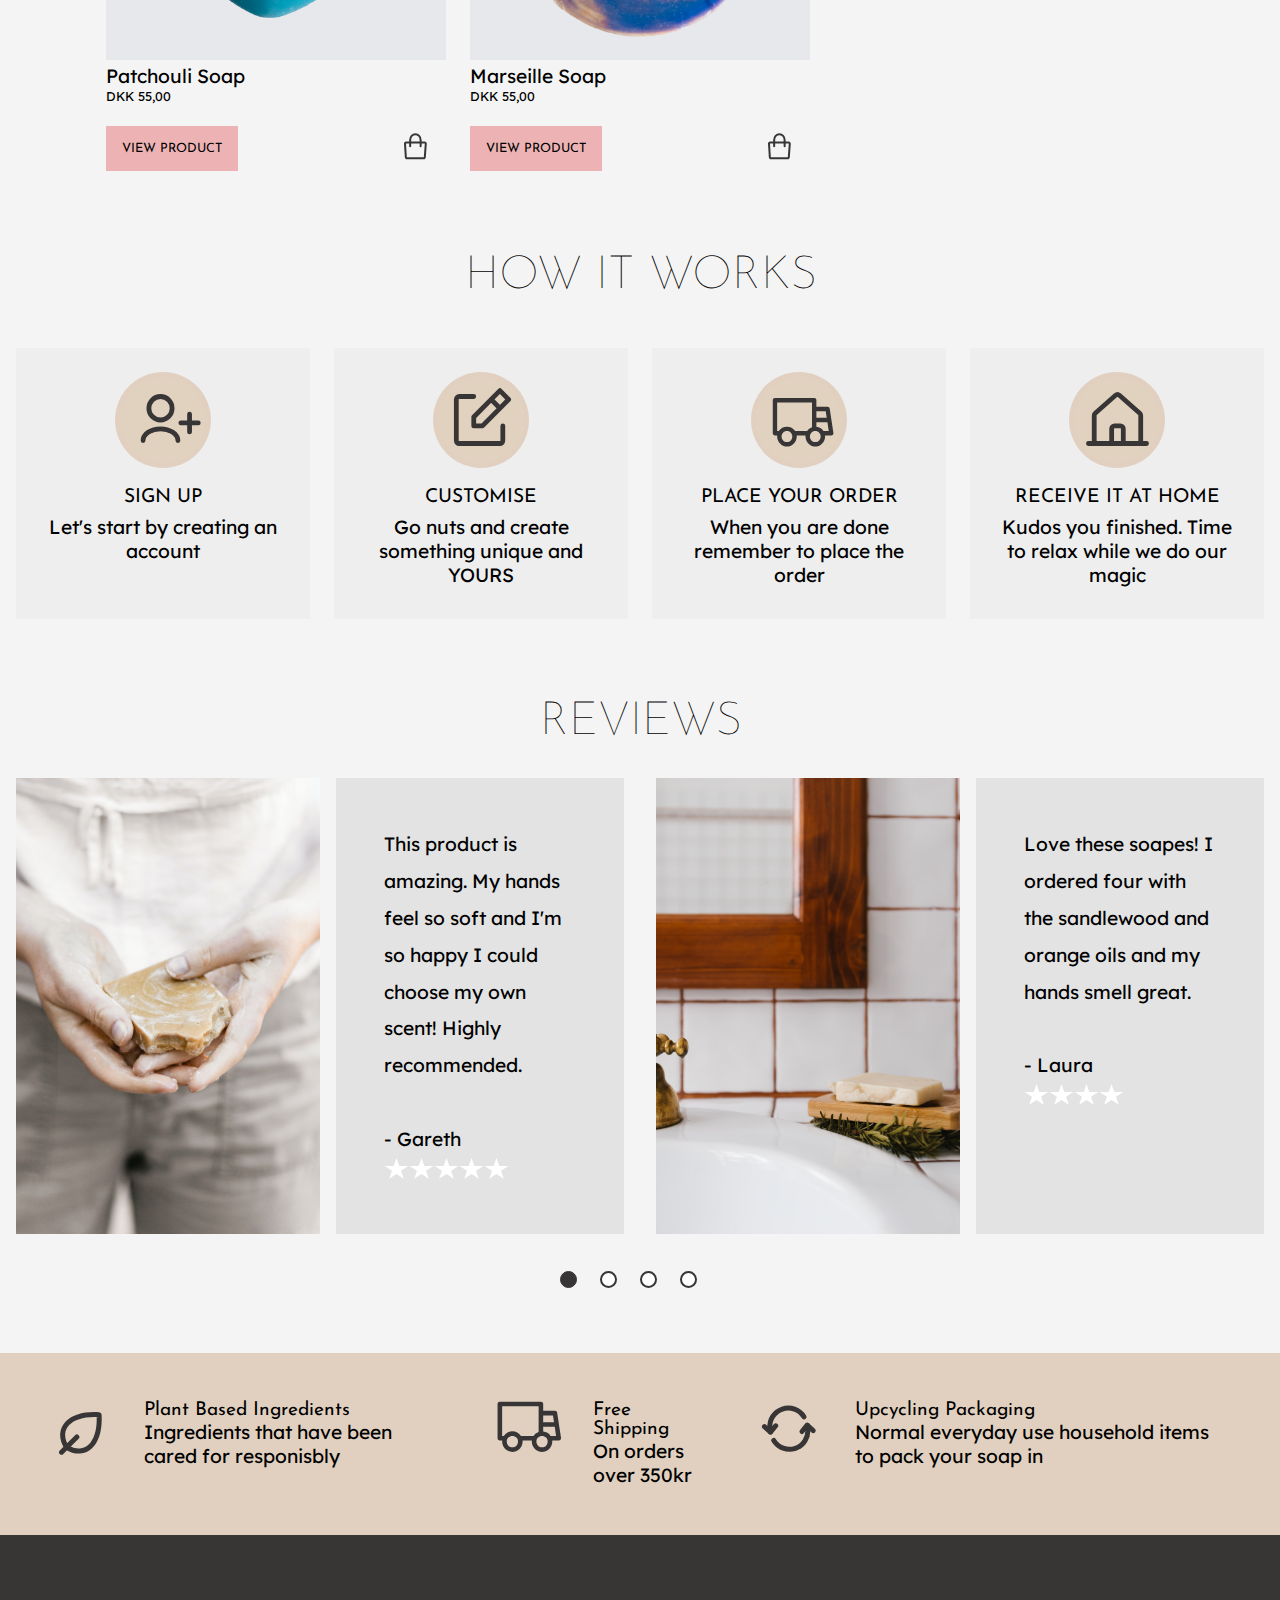
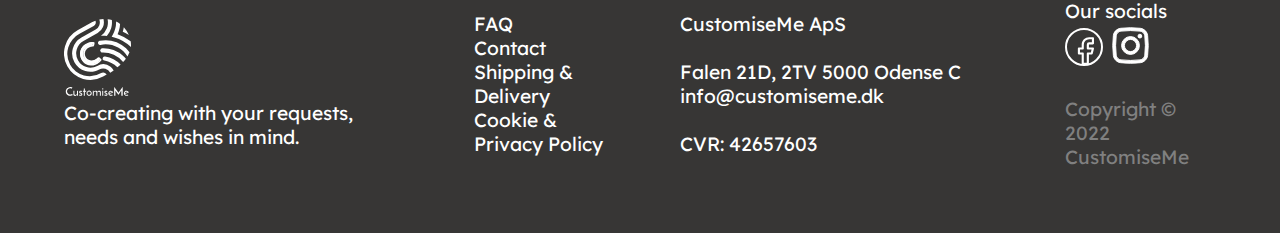
==== commit a4e7f9cd: "general fix in nav" ====
--- a/index.html
+++ b/index.html
@@ -22,7 +22,7 @@
         <ul>
           <li><a href="index.html">ABOUT US</a></li>
           <li><a href="productlist.html">SHOP</a></li>
-          <li><a href="index.html">INGREDIENS</a></li>
+          <li><a href="index.html">INGREDIENTS</a></li>
           <li><a href="index.html">CONTACT</a></li>
           <li><a href="index.html">WORKSHOP</a></li>
         </ul>
--- a/style.css
+++ b/style.css
@@ -11,6 +11,7 @@
   --ff-ter: "Lexend", sans-serif;
 
   /* For font seizing */
+  --fs-xxs: 0.5rem;
   --fs-xs: 0.8rem;
   --fs-s: 1.2rem;
   --fs-m: clamp(1.1rem, 1vw + 0.8rem, 1.8rem);
@@ -45,7 +46,7 @@
   scroll-behavior: smooth;
 }
 
-.body {
+body {
   font-family: var(--ff-ter);
   background-color: var(--clr-bg);
 }
@@ -198,6 +199,10 @@
     gap: var(--sp-m);
   }
 
+  nav ul li {
+    font-size: var(--fs-s);
+  }
+
   .logo {
     width: 6%;
   }
@@ -225,7 +230,7 @@
 
 @media (min-width: 1300px) {
   nav ul li {
-    font-size: var(--fs-m);
+    font-size: var(--fs-s);
   }
 }
 
@@ -451,6 +456,7 @@
 #shopname {
   padding-top: 1rem;
   padding-left: 5rem;
+  padding-bottom: 3rem;
 }
 
 .full {
@@ -638,15 +644,30 @@
 .weightbox,
 .availbox,
 .ingredbox,
-.essentialbox {
+.essentialbox,
+.certifybox {
   display: grid;
   grid-template-columns: 1fr 3fr;
 }
 
-@media screen and (max-width: 1200px) {
+#cer {
+  visibility: hidden;
+}
+@media screen and (max-width: 1180px) {
+  .singlesoap {
+    padding-left: 4rem;
+    padding-right: 2rem;
+  }
+
+  .related {
+    padding-left: 4rem;
+    padding-right: 2rem;
+  }
+}
+@media screen and (max-width: 1000px) {
   .singlesoap {
     grid-template-columns: 1fr;
-    grid-template-rows: 600px 1fr;
+    grid-template-rows: 400px 1fr;
     padding-left: 4rem;
     padding-right: 4rem;
   }
@@ -659,7 +680,7 @@
 
   .soapcontainer img {
     width: 100%;
-    height: 600px;
+    height: 400px;
     object-fit: contain;
   }
   .soapinfo {
@@ -678,11 +699,30 @@
 
   .relatedgrid {
     grid-template-columns: repeat(2, 1fr);
+    row-gap: 4rem;
   }
 
   .relatedgrid img {
     width: 100%;
-    height: 350px;
+    height: 220px;
     object-fit: cover;
   }
 }
+
+@media screen and (max-width: 600px) {
+  .pricebox,
+  .colorbox,
+  .weightbox,
+  .availbox,
+  .ingredbox,
+  .essentialbox,
+  .certifybox {
+    gap: 2rem;
+  }
+  .soppingbag {
+    aspect-ratio: 1/1.2;
+    width: 13%;
+    height: 13%;
+    margin-right: 0.5rem;
+  }
+}
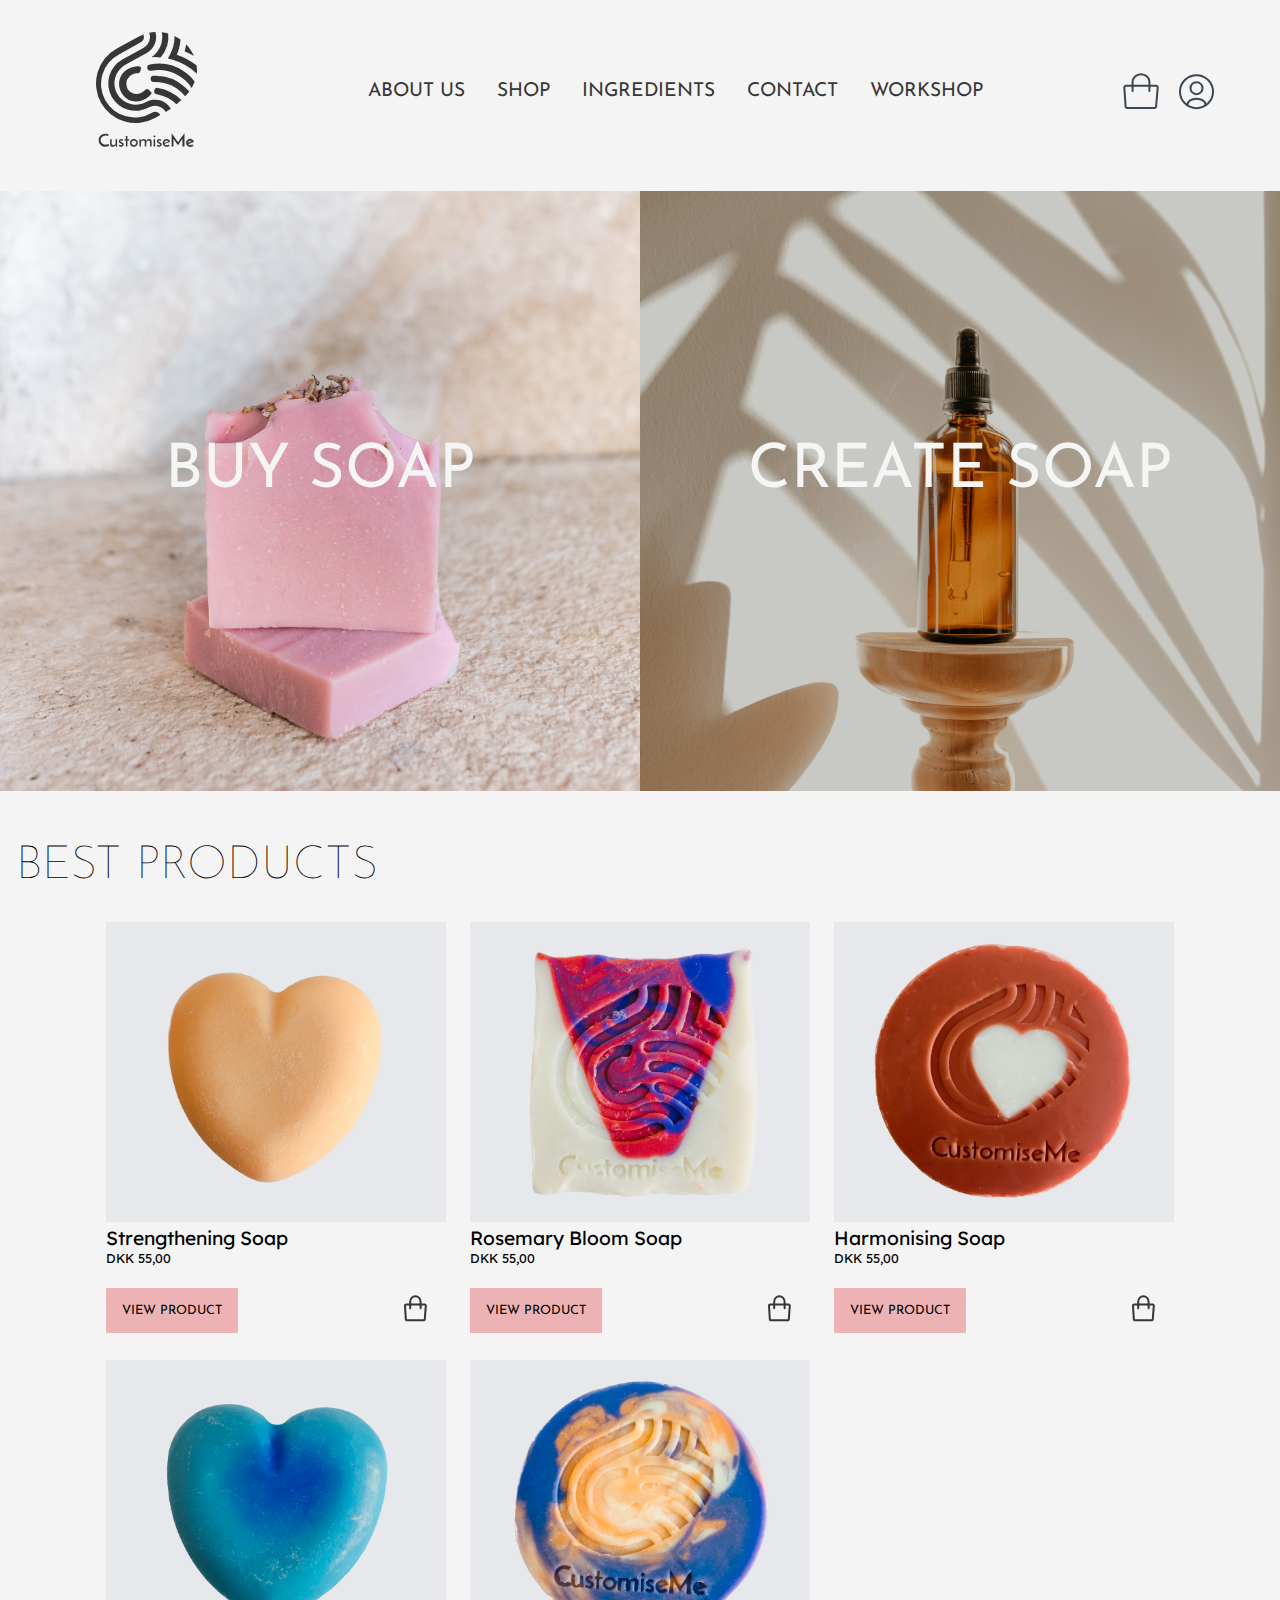
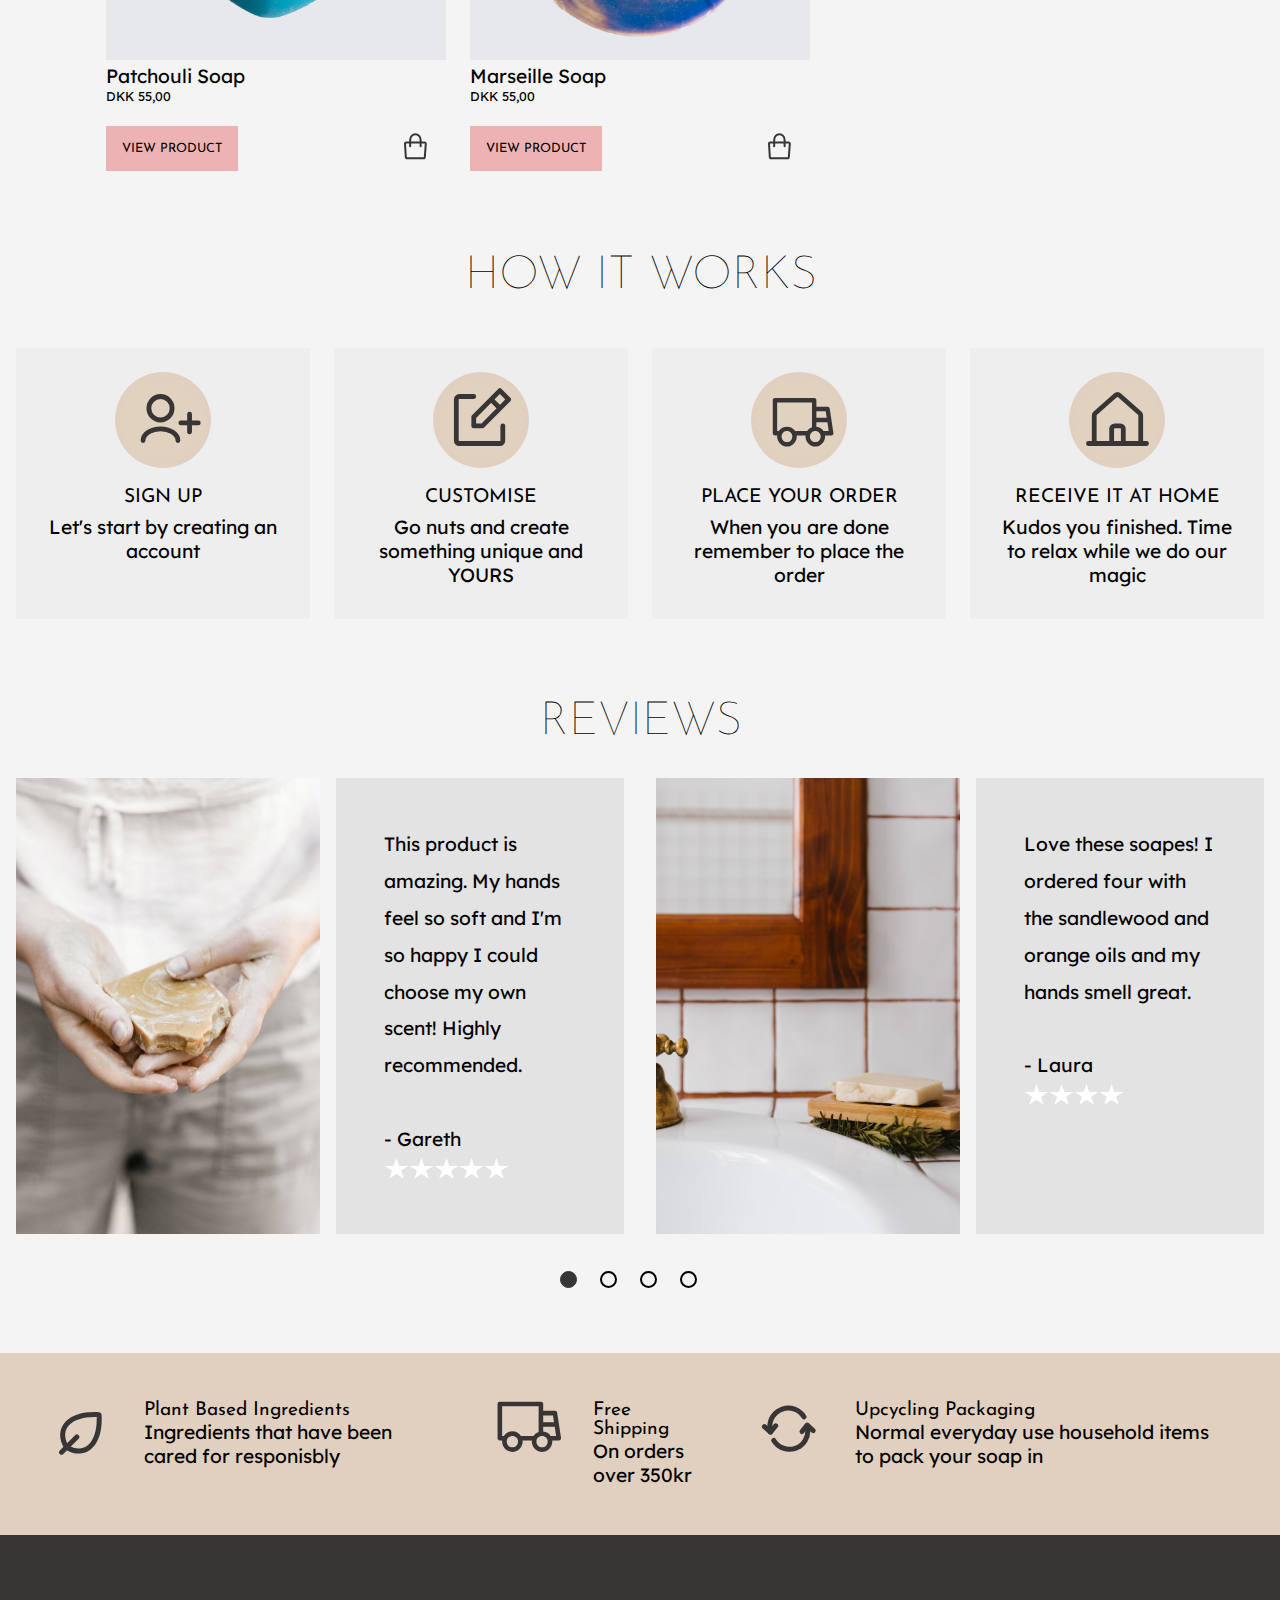
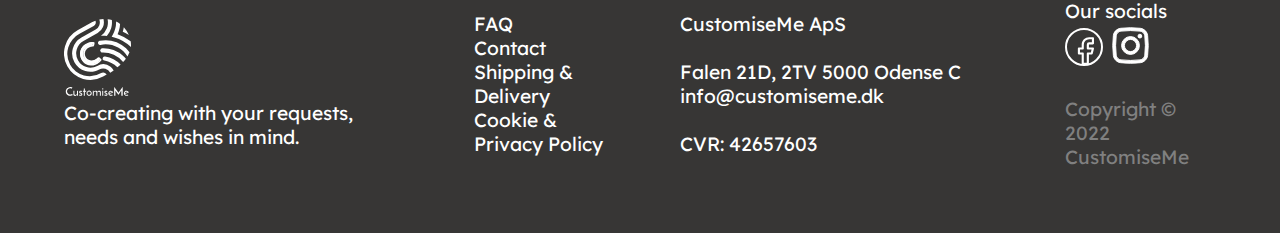
==== commit afc208c4: "figma burgermenu done" ====
--- a/index.html
+++ b/index.html
@@ -14,7 +14,7 @@
           <a href="#0"><img src="svg/customiseme.svg" alt="logo" /></a>
         </div>
         <div class="togglebuttonflex">
-          <img class="toggle-btn" src="svg/menu_black_24dp.svg" alt="menu" />
+          <img class="toggle-btn" src="svg/menu.svg" alt="menu" />
         </div>
       </div>
 
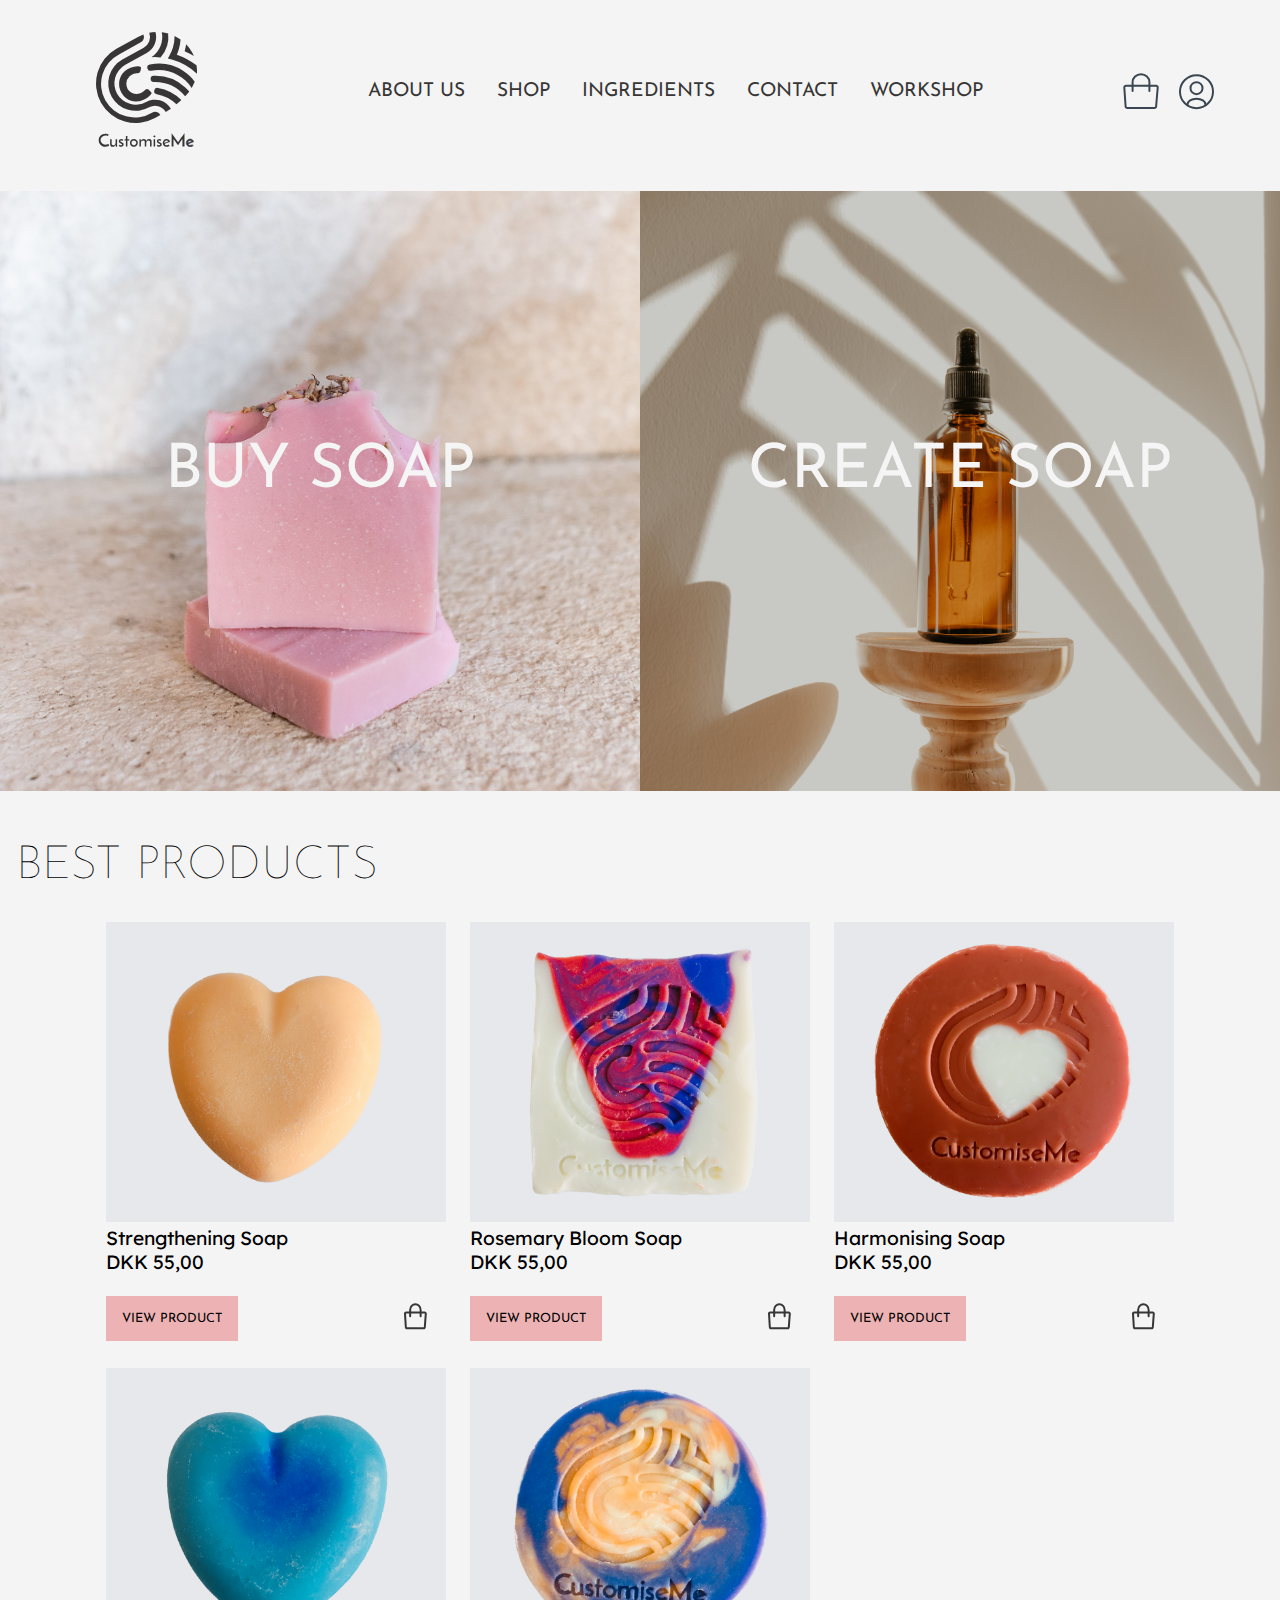
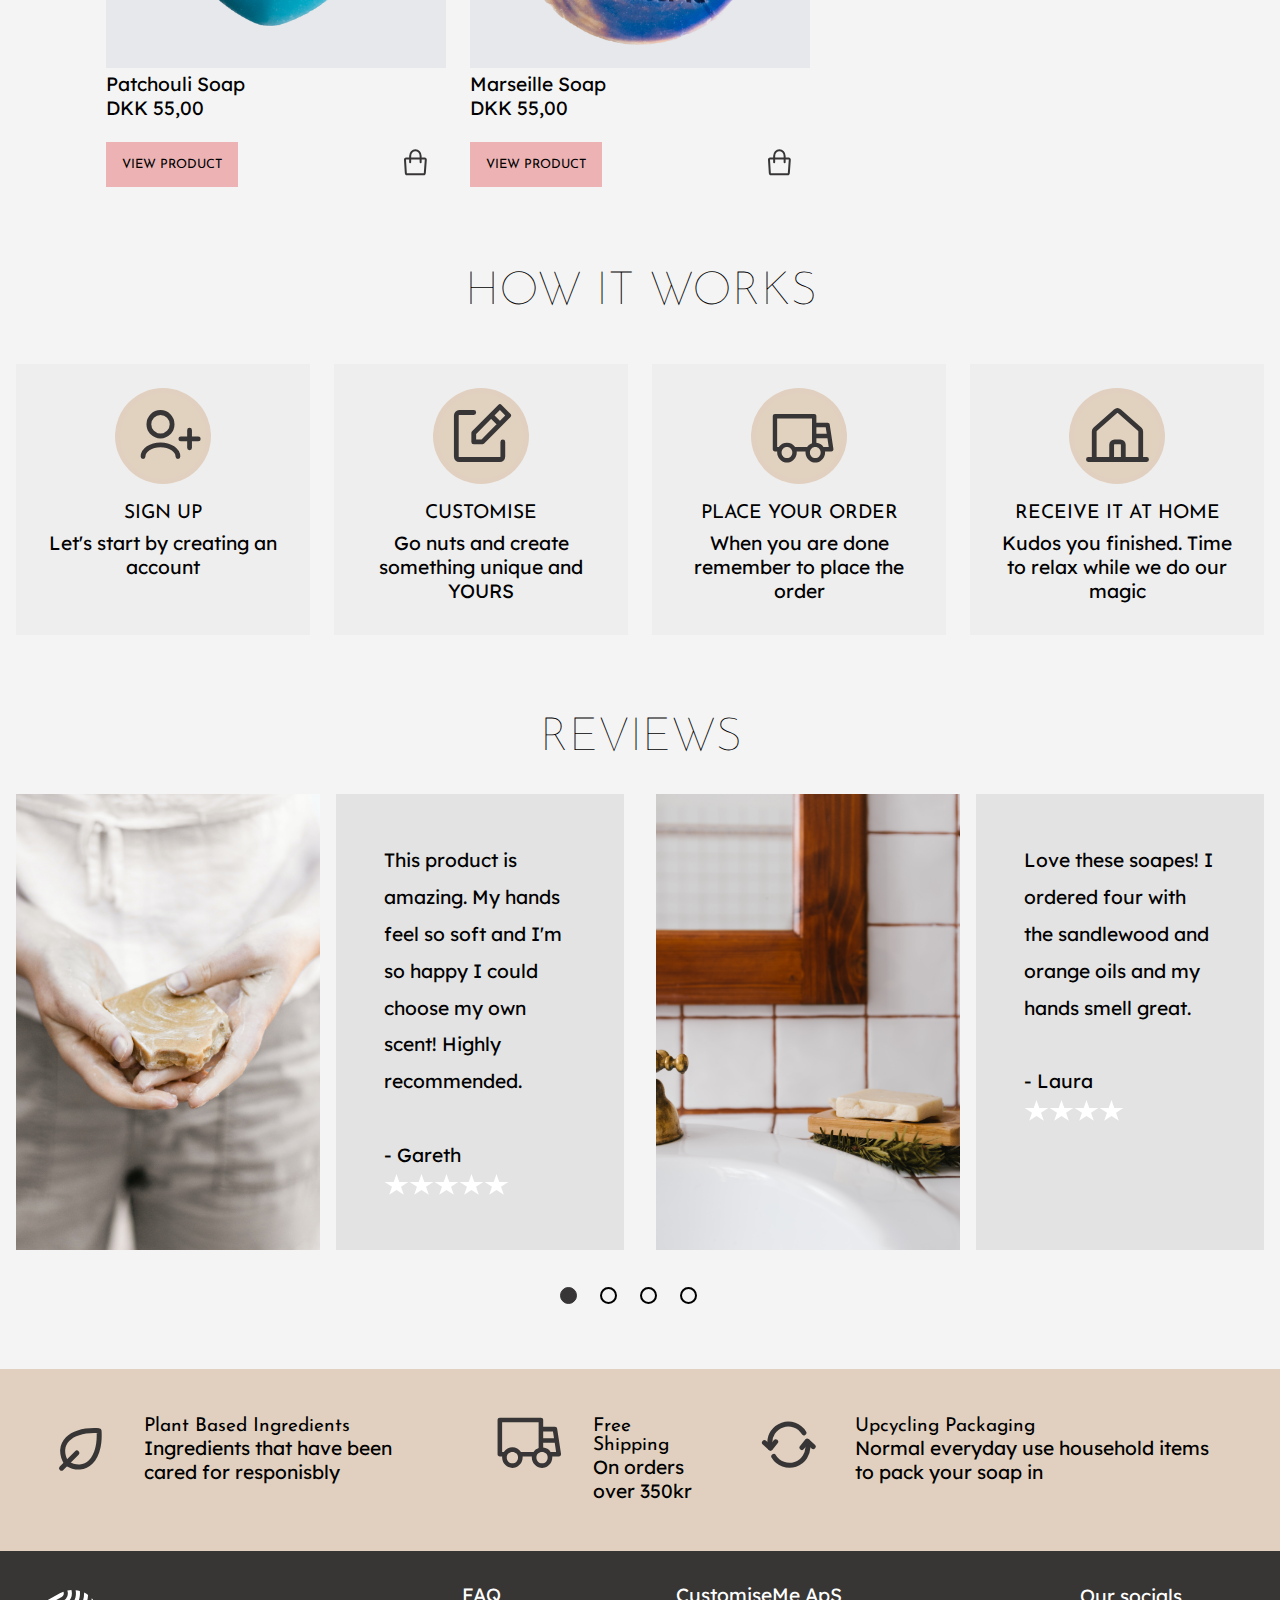
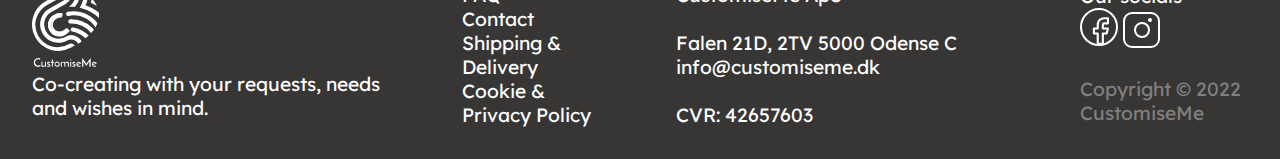
==== commit 66c2ae25: "last call" ====
--- a/index.html
+++ b/index.html
@@ -263,7 +263,7 @@
       </div>
       <div class="socials">
         <p>Our socials</p>
-        <a href="https://www.facebook.com/customisemedk"
+        <a class="fb" href="https://www.facebook.com/customisemedk"
           ><img src="svg/facebook.svg" alt="facebook"
         /></a>
         <a href="https://www.instagram.com/customisemedk/"
--- a/style.css
+++ b/style.css
@@ -71,7 +71,7 @@
 h4 {
   font-family: var(--ff-sec);
   font-weight: normal;
-  font-size: var(--fs-xs);
+  font-size: 0.9rem;
 }
 
 p {
@@ -109,8 +109,7 @@
   background: transparent;
   border: none;
   display: block;
-  min-width: 60px;
-  min-height: 44px;
+  min-height: 30px;
   font-size: 1.1rem;
   cursor: pointer;
 }
@@ -118,8 +117,8 @@
   background: transparent;
   border: none;
   display: block;
-  min-width: 44px;
-  min-height: 44px;
+
+  min-height: 30px;
   font-size: 1.1rem;
   cursor: pointer;
 }
@@ -164,7 +163,7 @@
   font-size: var(--fs-s);
   color: white;
   display: grid;
-  padding: var(--sp-l);
+  padding: var(--sp-m);
   gap: var(--sp-xl);
   grid-template-columns: 1fr 1fr;
   align-items: center;
@@ -206,6 +205,7 @@
   .logo {
     width: 6%;
   }
+
   nav {
     display: block;
     flex-flow: row;
@@ -305,6 +305,9 @@
   height: 300px;
   object-fit: cover;
 }
+.soapImage:hover {
+  opacity: 0.5;
+}
 
 .soapinfo {
   margin-bottom: 0.8rem;
@@ -346,7 +349,7 @@
 
 .price {
   text-align: left;
-  font-size: var(--fs-xs);
+  font-size: var(--fs-s);
 }
 
 .soppingbag {
@@ -648,6 +651,16 @@
 .certifybox {
   display: grid;
   grid-template-columns: 1fr 3fr;
+  gap: 1rem;
+}
+
+.color,
+.weight,
+.availability,
+.ingredients,
+.essential,
+.certified {
+  font-size: var(--fs-xs);
 }
 
 #cer {
@@ -706,6 +719,10 @@
     width: 100%;
     height: 220px;
     object-fit: cover;
+  }
+  .related .productname,
+  .related .price {
+    font-size: 0.9rem;
   }
 }
 
